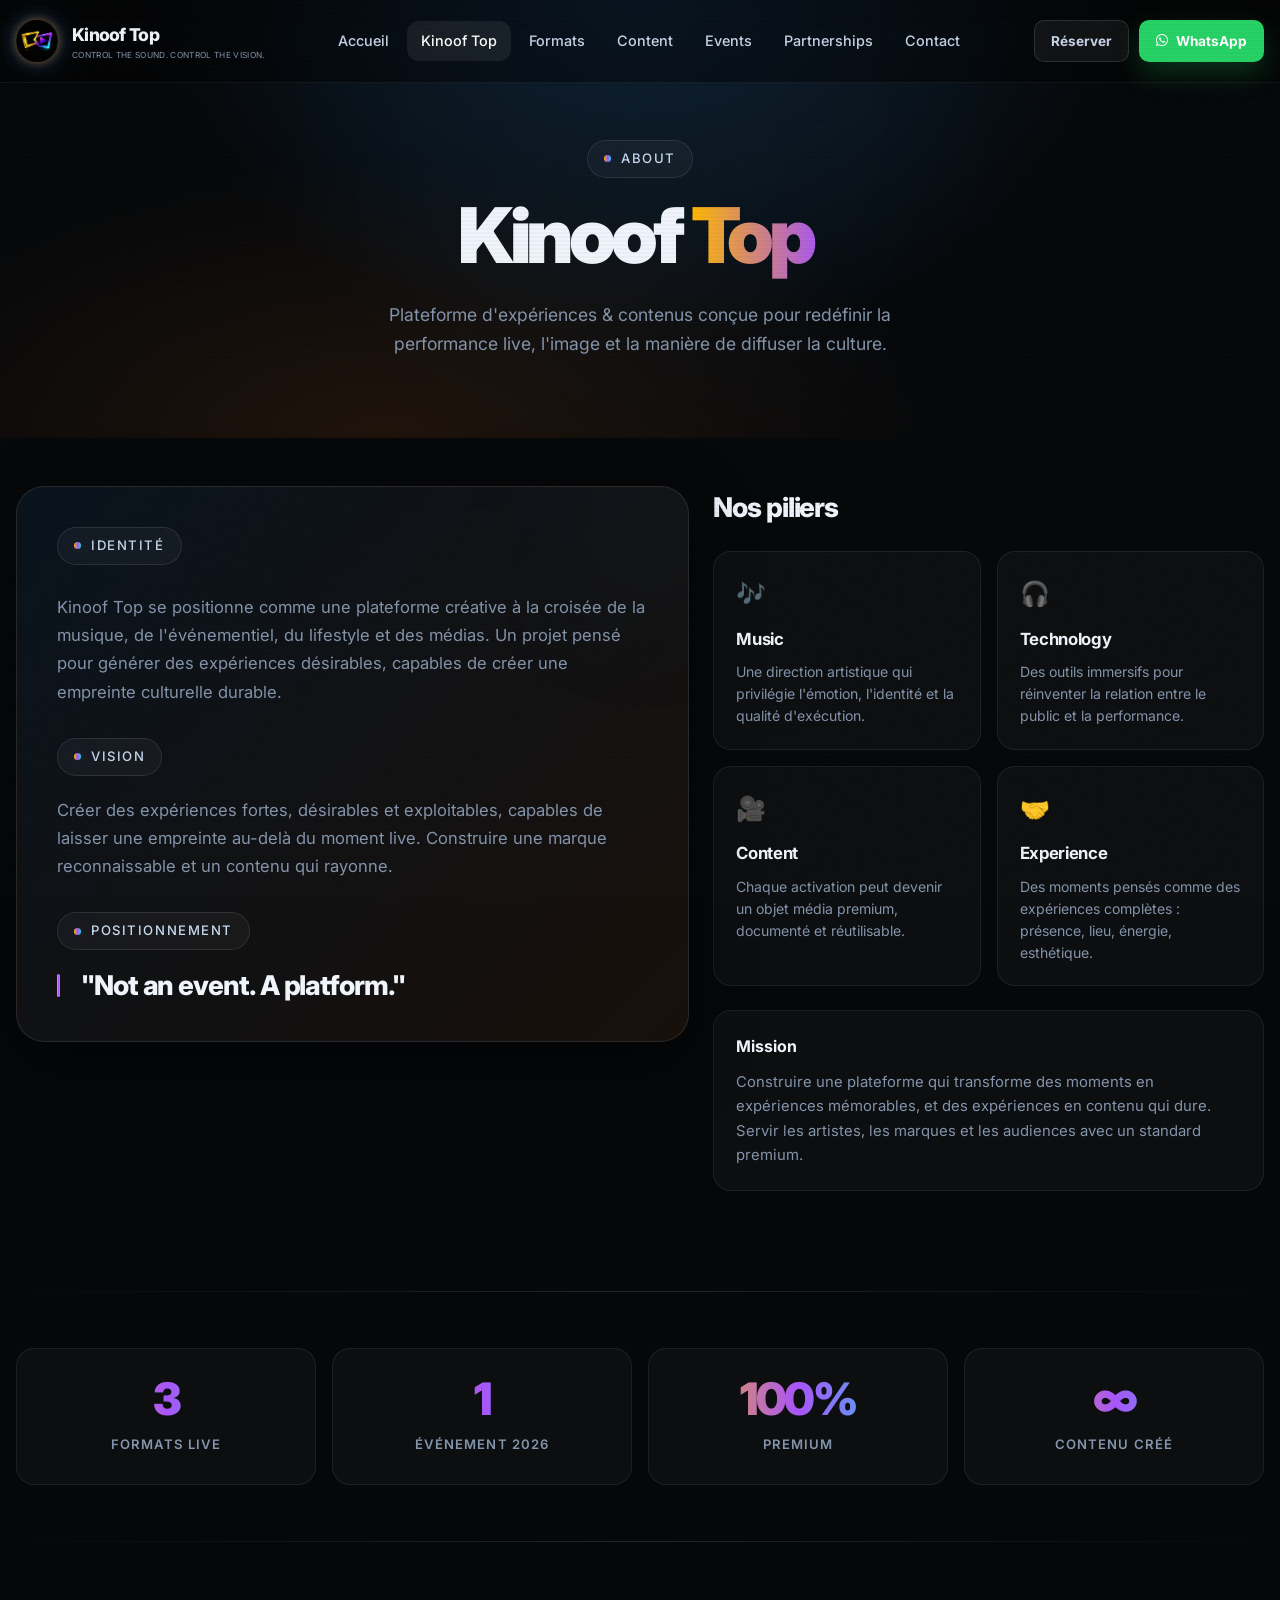
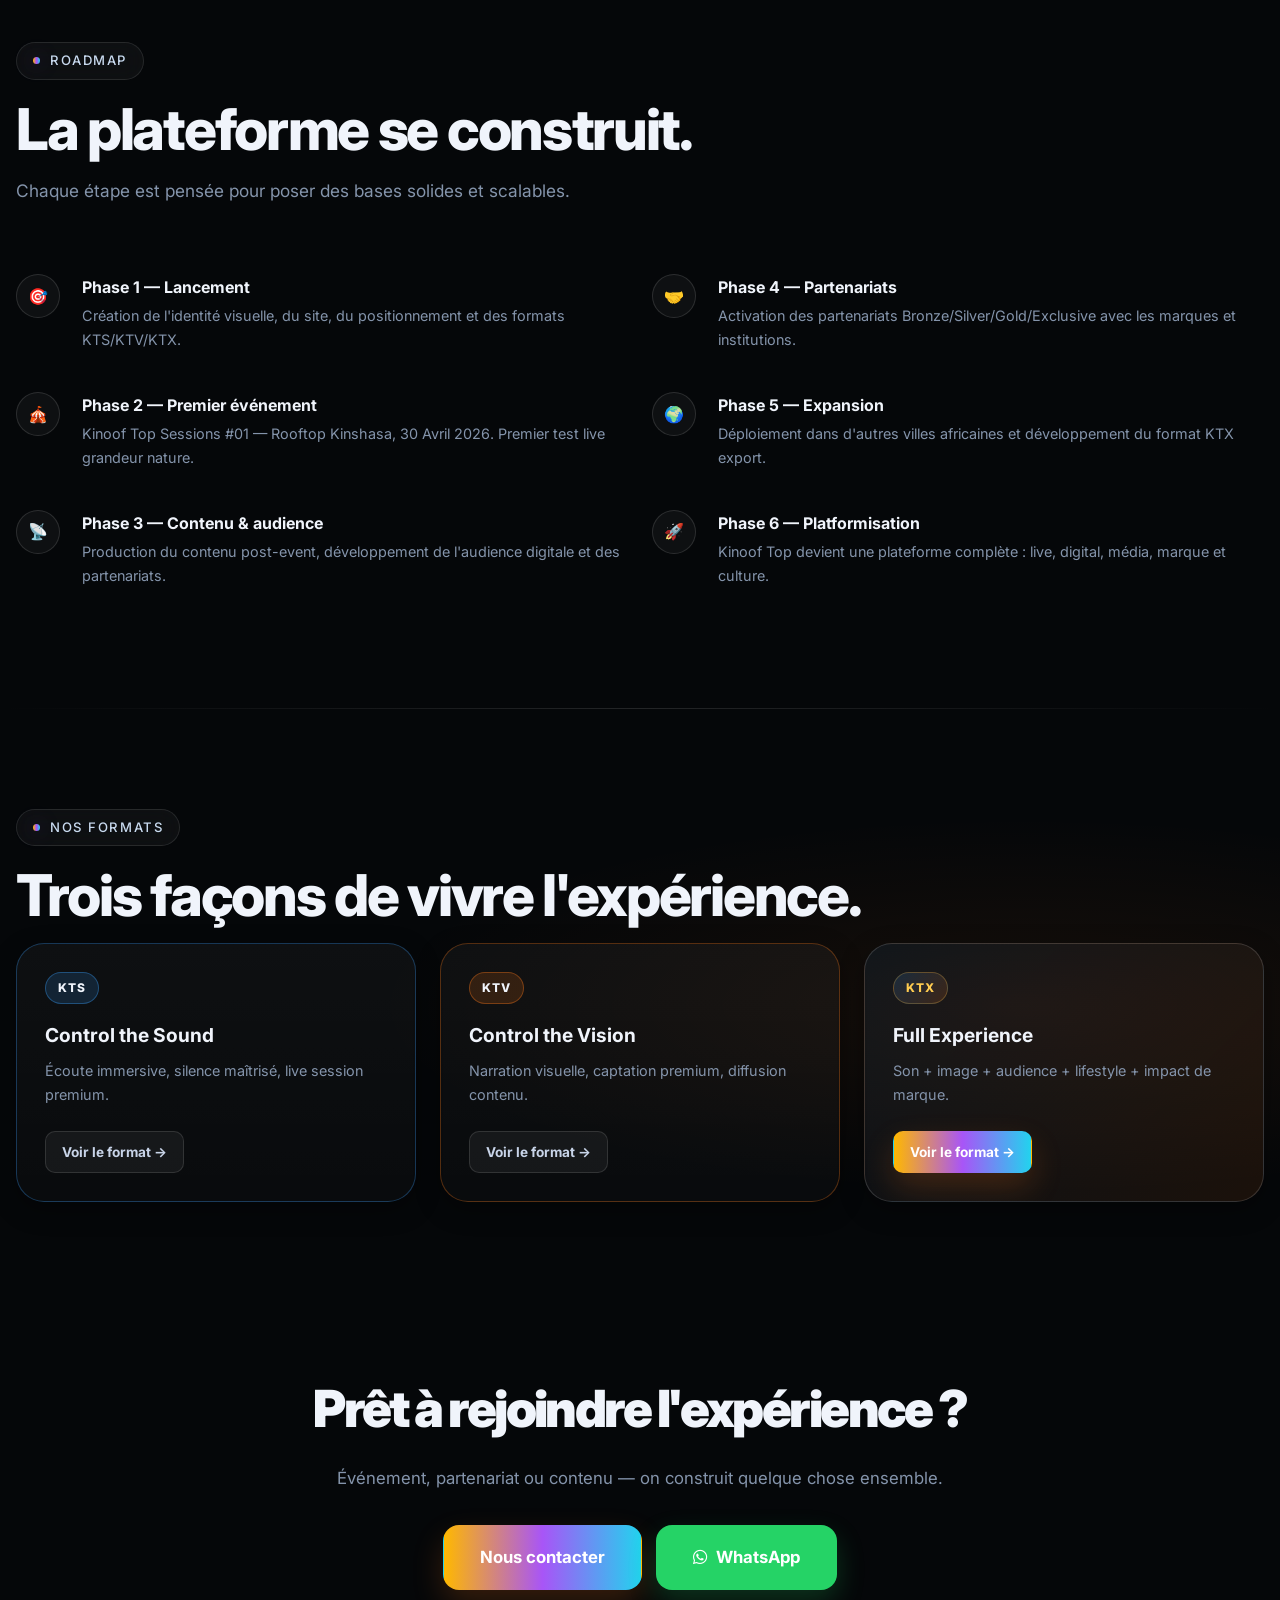
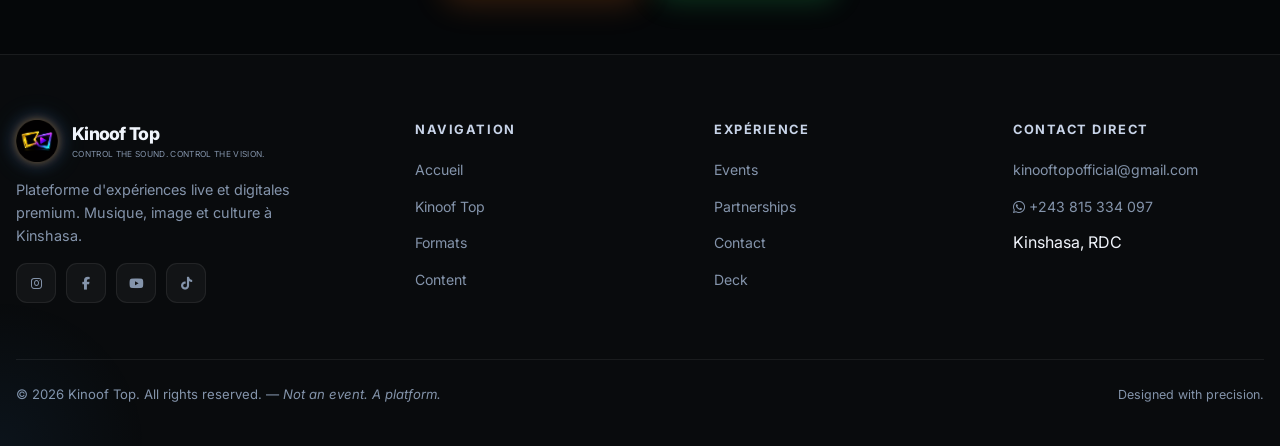
==== about.html @ 15afb2cd "Update about.html" ====
<!DOCTYPE html>
<html lang="fr">
<head>
  <meta charset="UTF-8" />
  <meta name="viewport" content="width=device-width, initial-scale=1.0" />
  <title>Kinoof Top — Qui sommes-nous ? La plateforme.</title>
  <meta name="description" content="Kinoof Top est une plateforme d'expériences live et digitales premium. Identité, vision, mission et piliers du projet." />
  <meta name="robots" content="index, follow" />
  <link rel="canonical" href="https://kinooftop.com/about.html" />

  <meta property="og:type" content="website" />
  <meta property="og:url" content="https://kinooftop.com/about.html" />
  <meta property="og:title" content="Kinoof Top — La Plateforme. Not an event." />
  <meta property="og:description" content="Identité, vision, mission et piliers de Kinoof Top. Une plateforme d'expériences live premium." />
  <meta property="og:image" content="https://kinooftop.com/images/og-image.jpg" />
  <meta property="og:site_name" content="Kinoof Top" />

  <link rel="icon" href="images/favicon-new.ico?v=2">
  <link rel="shortcut icon" href="images/favicon-new.ico?v=2">
  <meta name="theme-color" content="#050709">

  <link rel="preconnect" href="https://fonts.googleapis.com">
  <link rel="preconnect" href="https://fonts.gstatic.com" crossorigin>
  <link href="https://fonts.googleapis.com/css2?family=Inter:wght@300;400;500;600;700;800;900&display=swap" rel="stylesheet">
  <link rel="stylesheet" href="https://cdn.jsdelivr.net/npm/@fortawesome/fontawesome-free@6.5.1/css/all.min.css">
  <link rel="stylesheet" href="css/style.css">
  <link rel="stylesheet" href="css/components.css">
</head>
<body>
  <div class="page-transition"></div>
  
  <!-- LOADER -->
  <div class="loader" id="loader">
    <div class="loader-logo">KINOOF TOP</div>
    <div class="loader-bar-wrap"><div class="loader-bar"></div></div>
  </div>

  <!-- NAV -->
  <header class="nav" id="nav">
    <div class="container nav-inner">
      <a href="index.html" class="brand">
        <img src="images/favicon-new.png" alt="Kinoof Logo" class="brand-mark">
        <div class="brand-text">Kinoof Top<span>Control the sound. Control the vision.</span></div>
      </a>
      <nav class="nav-links">
        <a href="index.html">Accueil</a>
        <a href="about.html" class="active">Kinoof Top</a>
        <a href="formats.html">Formats</a>
        <a href="media.html">Content</a>
        <a href="events.html">Events</a>
        <a href="partnerships.html">Partnerships</a>
        <a href="contact.html">Contact</a>
      </nav>
      <div class="nav-cta">
        <a href="events.html#reserve" class="btn btn-secondary btn-sm">Réserver</a>
        <a href="https://wa.me/243815334097" target="_blank" rel="noopener" class="btn btn-whatsapp btn-sm">
          <i class="fab fa-whatsapp"></i> WhatsApp
        </a>
      </div>
      <button class="menu-btn" id="menuBtn">☰</button>
    </div>
  </header>

  <nav class="nav-mobile" id="navMobile">
    <a href="index.html">Accueil</a>
    <a href="about.html">Kinoof Top</a>
    <a href="formats.html">Formats</a>
    <a href="media.html">Content</a>
    <a href="events.html">Events</a>
    <a href="partnerships.html">Partnerships</a>
    <a href="contact.html">Contact</a>
    <div class="nav-mobile-cta">
      <a href="events.html#reserve" class="btn btn-secondary btn-full">Réserver</a>
      <a href="https://wa.me/243815334097" target="_blank" rel="noopener" class="btn btn-whatsapp btn-full">
        <i class="fab fa-whatsapp"></i> WhatsApp direct
      </a>
    </div>
  </nav>

  <!-- PAGE HEADER -->
  <div class="page-header">
    <div class="page-header-bg"></div>
    <div class="glow-sphere glow-blue" style="width:600px;height:600px;top:-200px;left:50%;transform:translateX(-50%);opacity:.14;"></div>
    <div class="container" style="position:relative;z-index:1;">
      <span class="section-eyebrow" data-reveal>About</span>
      <h1 data-reveal data-reveal-delay="1">
        Kinoof <span class="gradient-text">Top</span>
      </h1>
      <p data-reveal data-reveal-delay="2">
        Plateforme d'expériences & contenus conçue pour redéfinir la performance live,
        l'image et la manière de diffuser la culture.
      </p>
    </div>
  </div>

  <!-- IDENTITY + VISION -->
  <section class="section" style="padding-top:48px;">
    <div class="container">

      <div style="display:grid;grid-template-columns:1.1fr .9fr;gap:24px;align-items:start;" class="responsive-2col" data-reveal>

        <!-- Quote Panel -->
        <div style="
          background: linear-gradient(135deg, rgba(58,160,255,.08), rgba(255,122,26,.08));
          border: 1px solid rgba(255,255,255,.1);
          border-radius: 28px;
          padding: 40px;
          box-shadow: var(--shadow);
          position: relative;
          overflow: hidden;
        ">
          <div class="glow-sphere glow-blue" style="width:200px;height:200px;top:-60px;right:-60px;opacity:.2;"></div>

          <span class="section-eyebrow" style="margin-bottom:28px;">Identité</span>
          <p style="color:var(--muted);font-size:1.04rem;line-height:1.7;margin-bottom:32px;">
            Kinoof Top se positionne comme une plateforme créative à la croisée de la musique, de l'événementiel,
            du lifestyle et des médias. Un projet pensé pour générer des expériences désirables, capables de
            créer une empreinte culturelle durable.
          </p>

          <span class="section-eyebrow" style="margin-bottom:20px;">Vision</span>
          <p style="color:var(--muted);font-size:1.04rem;line-height:1.7;margin-bottom:32px;">
            Créer des expériences fortes, désirables et exploitables, capables de laisser une empreinte
            au-delà du moment live. Construire une marque reconnaissable et un contenu qui rayonne.
          </p>

          <span class="section-eyebrow" style="margin-bottom:20px;">Positionnement</span>
          <blockquote>"Not an event. A platform."</blockquote>
        </div>

        <!-- Mission + Piliers -->
        <div>
          <h3 style="font-size:1.7rem;font-weight:800;letter-spacing:-.04em;margin-bottom:20px;">
            Nos piliers
          </h3>
          <div class="pillars-grid">
            <div class="pillar">
              <div class="pillar-icon">🎶</div>
              <h4>Music</h4>
              <p>Une direction artistique qui privilégie l'émotion, l'identité et la qualité d'exécution.</p>
            </div>
            <div class="pillar">
              <div class="pillar-icon">🎧</div>
              <h4>Technology</h4>
              <p>Des outils immersifs pour réinventer la relation entre le public et la performance.</p>
            </div>
            <div class="pillar">
              <div class="pillar-icon">🎥</div>
              <h4>Content</h4>
              <p>Chaque activation peut devenir un objet média premium, documenté et réutilisable.</p>
            </div>
            <div class="pillar">
              <div class="pillar-icon">🤝</div>
              <h4>Experience</h4>
              <p>Des moments pensés comme des expériences complètes : présence, lieu, énergie, esthétique.</p>
            </div>
          </div>

          <div style="margin-top:24px;padding:22px;border-radius:18px;background:rgba(255,255,255,.03);border:1px solid var(--line);">
            <h4 style="margin-bottom:10px;font-weight:700;">Mission</h4>
            <p style="color:var(--muted);font-size:.93rem;line-height:1.65;">
              Construire une plateforme qui transforme des moments en expériences mémorables, et des expériences
              en contenu qui dure. Servir les artistes, les marques et les audiences avec un standard premium.
            </p>
          </div>
        </div>

      </div>
    </div>
  </section>

  <div class="divider"></div>

  <!-- STATS -->
  <section class="section" style="padding:56px 0;">
    <div class="container">
      <div class="stats-row" data-reveal>
        <div class="stat-box">
          <span class="stat-number" data-counter="3" data-suffix="">3</span>
          <span class="stat-label">Formats Live</span>
        </div>
        <div class="stat-box">
          <span class="stat-number" data-counter="1" data-suffix="">1</span>
          <span class="stat-label">Événement 2026</span>
        </div>
        <div class="stat-box">
          <span class="stat-number">100%</span>
          <span class="stat-label">Premium</span>
        </div>
        <div class="stat-box">
          <span class="stat-number">∞</span>
          <span class="stat-label">Contenu créé</span>
        </div>
      </div>
    </div>
  </section>

  <div class="divider"></div>

  <!-- TIMELINE / ROADMAP -->
  <section class="section">
    <div class="container">
      <span class="section-eyebrow" data-reveal>Roadmap</span>
      <h2 class="section-title" data-reveal data-reveal-delay="1">La plateforme se construit.</h2>
      <p class="section-subtitle" data-reveal data-reveal-delay="2">
        Chaque étape est pensée pour poser des bases solides et scalables.
      </p>

      <div style="display:grid;grid-template-columns:1fr 1fr;gap:24px;" data-reveal data-reveal-delay="3">

        <div>
          <div class="timeline">
            <div class="timeline-item">
              <div class="timeline-dot">🎯</div>
              <div class="timeline-body">
                <h4>Phase 1 — Lancement</h4>
                <p>Création de l'identité visuelle, du site, du positionnement et des formats KTS/KTV/KTX.</p>
              </div>
            </div>
            <div class="timeline-item">
              <div class="timeline-dot">🎪</div>
              <div class="timeline-body">
                <h4>Phase 2 — Premier événement</h4>
                <p>Kinoof Top Sessions #01 — Rooftop Kinshasa, 30 Avril 2026. Premier test live grandeur nature.</p>
              </div>
            </div>
            <div class="timeline-item">
              <div class="timeline-dot">📡</div>
              <div class="timeline-body">
                <h4>Phase 3 — Contenu & audience</h4>
                <p>Production du contenu post-event, développement de l'audience digitale et des partenariats.</p>
              </div>
            </div>
          </div>
        </div>

        <div>
          <div class="timeline">
            <div class="timeline-item">
              <div class="timeline-dot">🤝</div>
              <div class="timeline-body">
                <h4>Phase 4 — Partenariats</h4>
                <p>Activation des partenariats Bronze/Silver/Gold/Exclusive avec les marques et institutions.</p>
              </div>
            </div>
            <div class="timeline-item">
              <div class="timeline-dot">🌍</div>
              <div class="timeline-body">
                <h4>Phase 5 — Expansion</h4>
                <p>Déploiement dans d'autres villes africaines et développement du format KTX export.</p>
              </div>
            </div>
            <div class="timeline-item">
              <div class="timeline-dot">🚀</div>
              <div class="timeline-body">
                <h4>Phase 6 — Platformisation</h4>
                <p>Kinoof Top devient une plateforme complète : live, digital, média, marque et culture.</p>
              </div>
            </div>
          </div>
        </div>

      </div>
    </div>
  </section>

  <div class="divider"></div>

  <!-- FORMATS RAPIDE -->
  <section class="section" style="background:radial-gradient(ellipse at 80% 50%, rgba(255,122,26,.07) 0%, transparent 45%);">
    <div class="container">
      <span class="section-eyebrow" data-reveal>Nos formats</span>
      <h2 class="section-title" data-reveal data-reveal-delay="1">Trois façons de vivre l'expérience.</h2>

      <div class="grid-3" data-reveal data-reveal-delay="2">
        <div class="card format-card kts">
          <div class="format-badge blue">KTS</div>
          <h3 style="font-size:1.2rem;margin-bottom:8px;">Control the Sound</h3>
          <p class="text-muted" style="font-size:.9rem;">Écoute immersive, silence maîtrisé, live session premium.</p>
          <a href="formats.html#kts" class="btn btn-secondary btn-sm mt-md">Voir le format →</a>
        </div>
        <div class="card format-card ktv">
          <div class="format-badge orange">KTV</div>
          <h3 style="font-size:1.2rem;margin-bottom:8px;">Control the Vision</h3>
          <p class="text-muted" style="font-size:.9rem;">Narration visuelle, captation premium, diffusion contenu.</p>
          <a href="formats.html#ktv" class="btn btn-secondary btn-sm mt-md">Voir le format →</a>
        </div>
        <div class="card format-card ktx">
          <div class="format-badge gold">KTX</div>
          <h3 style="font-size:1.2rem;margin-bottom:8px;">Full Experience</h3>
          <p class="text-muted" style="font-size:.9rem;">Son + image + audience + lifestyle + impact de marque.</p>
          <a href="formats.html#ktx" class="btn btn-primary btn-sm mt-md">Voir le format →</a>
        </div>
      </div>
    </div>
  </section>

  <!-- CTA -->
  <section class="section" style="padding:64px 0;">
    <div class="container" style="text-align:center;">
      <h2 style="font-size:clamp(2rem,4vw,3.5rem);font-weight:900;letter-spacing:-.05em;margin-bottom:14px;" data-reveal>
        Prêt à rejoindre l'expérience ?
      </h2>
      <p style="color:var(--muted);margin-bottom:32px;font-size:1.05rem;" data-reveal data-reveal-delay="1">
        Événement, partenariat ou contenu — on construit quelque chose ensemble.
      </p>
      <div style="display:flex;gap:14px;justify-content:center;flex-wrap:wrap;" data-reveal data-reveal-delay="2">
        <a href="contact.html" class="btn btn-primary btn-xl">Nous contacter</a>
        <a href="https://wa.me/243815334097" target="_blank" rel="noopener" class="btn btn-whatsapp btn-xl">
          <i class="fab fa-whatsapp"></i> WhatsApp
        </a>
      </div>
    </div>
  </section>

  <!-- FOOTER -->
  <footer class="footer">
    <div class="container">
      <div class="footer-grid">
        <div class="footer-brand">
          <a href="index.html" class="brand">
            <img src="images/favicon-new.png" alt="Kinoof Logo" class="brand-mark">
            <div class="brand-text">Kinoof Top<span>Control the sound. Control the vision.</span></div>
          </a>
          <p>Plateforme d'expériences live et digitales premium. Musique, image et culture à Kinshasa.</p>
          <div class="socials">
            <a href="https://www.instagram.com/kinooftopofficial" target="_blank" rel="noopener" class="social-link"><i class="fab fa-instagram"></i></a>
            <a href="https://www.facebook.com/kinooftopofficial" target="_blank" rel="noopener" class="social-link"><i class="fab fa-facebook-f"></i></a>
            <a href="https://www.youtube.com/@kinooftop" target="_blank" rel="noopener" class="social-link"><i class="fab fa-youtube"></i></a>
            <a href="https://www.tiktok.com/@kinooftop" target="_blank" rel="noopener" class="social-link"><i class="fab fa-tiktok"></i></a>
          </div>
        </div>
        <div class="footer-col">
          <h4>Navigation</h4>
          <ul>
            <li><a href="index.html">Accueil</a></li>
            <li><a href="about.html">Kinoof Top</a></li>
            <li><a href="formats.html">Formats</a></li>
            <li><a href="media.html">Content</a></li>
          </ul>
        </div>
        <div class="footer-col">
          <h4>Expérience</h4>
          <ul>
            <li><a href="events.html">Events</a></li>
            <li><a href="partnerships.html">Partnerships</a></li>
            <li><a href="contact.html">Contact</a></li>
            <li><a href="assets/kinoof-top-deck.pdf" data-deck-download>Deck</a></li>
          </ul>
        </div>
        <div class="footer-col">
          <h4>Contact direct</h4>
          <ul>
            <li><a href="mailto:kinooftopofficial@gmail.com">kinooftopofficial@gmail.com</a></li>
            <li><a href="https://wa.me/243815334097" target="_blank" rel="noopener"><i class="fab fa-whatsapp"></i> +243 815 334 097</a></li>
            <li>Kinshasa, RDC</li>
          </ul>
        </div>
      </div>
      <div class="footer-bottom">
        <p>© 2026 Kinoof Top. All rights reserved. — <em>Not an event. A platform.</em></p>
        <p style="color:var(--muted);font-size:.78rem;">Designed with precision.</p>
      </div>
    </div>
  </footer>

  <script src="js/main.js"></script>
</body>
</html>
---- css/style.css ----
/* ============================================================
   KINOOF TOP V2 — CSS PREMIUM CINÉMA
   ============================================================ */

/* ---- CUSTOM PROPERTIES ---- */
:root {
  --bg: #050709;
  --bg-soft: #090c12;
  --bg-card: #0b1018;
  --bg-card2: #0e1420;
  --text: #f0f4fb;
  --text-dim: #c8d4e8;
  --muted: #8494ab;
  --line: rgba(255,255,255,.07);
  --line-strong: rgba(255,255,255,.12);
  --space-xs: 6px;
  --space-sm: 12px;
  --space-md: 20px;
  --space-lg: 32px;
  --space-xl: 56px;
  --space-2xl: 80px;

/* Brand colours (NEW — aligned with logo) */
--gold: #FFB800;
--gold-glow: rgba(255, 184, 0, 0.35);

--purple: #A855F7;
--purple-glow: rgba(168, 85, 247, 0.35);

--cyan: #22D3EE;
--cyan-glow: rgba(34, 211, 238, 0.35);

/* Main gradient (logo style) */
--gradient: linear-gradient(90deg, #FFB800 0%, #A855F7 50%, #22D3EE 100%);

/* Reverse gradient */
--gradient-rev: linear-gradient(90deg, #22D3EE 0%, #A855F7 50%, #FFB800 100%);

  /* Spacing & shape */
  --radius: 20px;
  --radius-sm: 12px;
  --radius-lg: 28px;
  --radius-xl: 36px;
  --max: 1280px;

  /* Shadows */
  --shadow-sm: 0 8px 24px rgba(0,0,0,.35);
  --shadow: 0 20px 60px rgba(0,0,0,.5);
  --shadow-xl: 0 40px 100px rgba(0,0,0,.65);
  --shadow-blue: 0 12px 40px var(--blue-glow);
  --shadow-orange: 0 12px 40px var(--orange-glow);

  /* Motion */
  --ease: cubic-bezier(.22,1,.36,1);
  --dur: .4s;
}

/* ---- RESET ---- */
*, *::before, *::after {
  box-sizing: border-box;
  margin: 0;
  padding: 0;
}

html {
  scroll-behavior: smooth;
  font-size: 16px;
}

body {
  font-family: "Inter", -apple-system, BlinkMacSystemFont, sans-serif;
  background: var(--bg);
  color: var(--text);
  line-height: 1.65;
  overflow-x: hidden;
  -webkit-font-smoothing: antialiased;
}

img { max-width: 100%; display: block; }
a { color: inherit; text-decoration: none; }
button { font-family: inherit; }

/* ---- LAYOUT ---- */
.container {
  width: min(var(--max), calc(100% - 32px));
  margin-inline: auto;
}

.section {
  padding: 100px 0;
  position: relative;
}

/* ---- NOISE TEXTURE OVERLAY ---- */
body::before {
  content: "";
  position: fixed;
  inset: 0;
  background-image: url("data:image/svg+xml,%3Csvg xmlns='http://www.w3.org/2000/svg' width='200' height='200'%3E%3Cfilter id='noise'%3E%3CfeTurbulence type='fractalNoise' baseFrequency='0.65' numOctaves='3' stitchTiles='stitch'/%3E%3C/filter%3E%3Crect width='200' height='200' filter='url(%23noise)' opacity='0.04'/%3E%3C/svg%3E");
  pointer-events: none;
  z-index: 9999;
  opacity: .55;
}

/* ---- CINEMATIC SCAN LINES ---- */
body::after {
  content: "";
  position: fixed;
  inset: 0;
  background: repeating-linear-gradient(
    0deg,
    transparent,
    transparent 2px,
    rgba(0,0,0,.025) 2px,
    rgba(0,0,0,.025) 4px
  );
  pointer-events: none;
  z-index: 9998;
}

/* ============================================================
   TYPOGRAPHY
   ============================================================ */
.section-eyebrow {
  display: inline-flex;
  align-items: center;
  gap: 10px;
  padding: 7px 16px;
  border: 1px solid rgba(255,255,255,.1);
  border-radius: 999px;
  background: rgba(255,255,255,.04);
  backdrop-filter: blur(12px);
  color: #c8daef;
  font-size: .82rem;
  font-weight: 500;
  letter-spacing: .12em;
  text-transform: uppercase;
  margin-bottom: 20px;
}

.section-eyebrow::before {
  content: "";
  width: 7px;
  height: 7px;
  border-radius: 50%;
  background: var(--gradient);
  box-shadow: 0 0 20px rgba(168, 85, 247, 0.35);
  flex-shrink: 0;
}

.section-title {
  font-size: clamp(2.2rem, 4.5vw, 4.2rem);
  font-weight: 800;
  line-height: 1.02;
  letter-spacing: -.04em;
  margin-bottom: 18px;
}

.section-subtitle {
  font-size: 1.08rem;
  color: var(--muted);
  max-width: 680px;
  line-height: 1.7;
  margin-bottom: 48px;
}

.gradient-text {
  background: var(--gradient);
  -webkit-background-clip: text;
  background-clip: text;
  color: transparent;
  background-size: 200% auto;
  animation: gradientShift 6s linear infinite;

  /* ✅ ADD THIS */
  display: inline-block;
  padding-right: 0.12em;
   padding-bottom: 0.1em;  

  /* gradient fix */
  background-size: 200% 100%;
  background-position: left center;
}

@keyframes gradientShift {
  0% { background-position: 0% center; }
  100% { background-position: 200% center; }
}

/* ============================================================
   NAVIGATION
   ============================================================ */
.nav {
  position: fixed;
  top: 0;
  left: 0;
  width: 100%;
  z-index: 500;
  transition: background var(--dur) var(--ease), border-color var(--dur) var(--ease);
  border-bottom: 1px solid transparent;
  backdrop-filter: blur(14px);
  background: rgba(0,0,0,0.4);
  border-bottom: 1px solid rgba(255,255,255,0.06);
}

.nav.scrolled {
  background: rgba(5,7,9,.85);
  backdrop-filter: blur(24px) saturate(1.5);
  -webkit-backdrop-filter: blur(24px) saturate(1.5);
  border-bottom-color: rgba(255,255,255,.07);
}

.nav-inner {
  display: flex;
  align-items: center;
  justify-content: space-between;
  gap: 20px;
  min-height: 82px;
}

/* Brand */
.brand {
  display: flex;
  align-items: center;
  gap: 14px;
  flex-shrink: 0;
}

.brand-logo {
  height: 42px;
  width: auto;
}

.brand-mark {
  width: 42px;
  height: 42px;
  object-fit: contain;

  /* ✨ subtle glow */
  filter: drop-shadow(0 0 4px rgba(255, 184, 0, 0.35))
          drop-shadow(0 0 8px rgba(168, 85, 247, 0.25))
          drop-shadow(0 0 12px rgba(34, 211, 238, 0.2));
   
  /* ❌ remove old styling */
  background: none;
  border-radius: 0;
  box-shadow: none;
  padding: 0;

  /* optional */
  flex-shrink: 0;
}

.brand-mark:hover {
  filter: drop-shadow(0 0 6px rgba(255, 184, 0, 0.5))
          drop-shadow(0 0 10px rgba(168, 85, 247, 0.4))
          drop-shadow(0 0 14px rgba(34, 211, 238, 0.35));
  transition: 0.3s ease;
  transform: scale(1.05);
}

.brand-text {
  font-weight: 800;
  font-size: 1.1rem;
  letter-spacing: -.04em;
}

.brand-text span {
  display: block;
  font-size: .52rem;
  font-weight: 400;
  color: var(--muted);
  letter-spacing: .04em;
  text-transform: uppercase;
}

/* Nav links */
.nav-links {
  display: flex;
  align-items: center;
  gap: 4px;
}

.nav-links a {
  padding: 8px 14px;
  border-radius: var(--radius-sm);
  font-size: .9rem;
  color: var(--text-dim);
  font-weight: 500;
  transition: color var(--dur) var(--ease), background var(--dur) var(--ease);
  white-space: nowrap;
}

.nav-links a:hover,
.nav-links a.active {
  color: white;
  background: rgba(255,255,255,.07);
}

/* Nav CTA */
.nav-cta {
  display: flex;
  align-items: center;
  gap: 10px;
  flex-shrink: 0;
}

/* Hamburger */
.menu-btn {
  display: none;
  background: rgba(255,255,255,.06);
  border: 1px solid var(--line);
  color: white;
  width: 42px;
  height: 42px;
  border-radius: var(--radius-sm);
  cursor: pointer;
  font-size: 1.15rem;
  transition: background var(--dur);
}
.menu-btn:hover { background: rgba(255,255,255,.1); }

/* Mobile nav */
.nav-mobile {
  display: none;
  position: fixed;
  top: 82px;
  left: 12px;
  right: 12px;
  background: rgba(9,12,18,.97);
  border: 1px solid var(--line-strong);
  border-radius: var(--radius-lg);
  padding: 20px;
  box-shadow: var(--shadow-xl);
  backdrop-filter: blur(24px);
  z-index: 499;
  flex-direction: column;
  gap: 6px;
}

.nav-mobile.open { display: flex; }

.nav-mobile a {
  padding: 12px 16px;
  border-radius: var(--radius-sm);
  color: var(--text-dim);
  font-weight: 500;
  font-size: .95rem;
  transition: background var(--dur);
}

.nav-mobile a:hover { background: rgba(255,255,255,.06); color: white; }

.nav-mobile-cta {
  margin-top: 10px;
  padding-top: 14px;
  border-top: 1px solid var(--line);
  display: flex;
  flex-direction: column;
  gap: 10px;
}

/* ============================================================
   BUTTONS
   ============================================================ */
.btn {
  display: inline-flex;
  align-items: center;
  justify-content: center;
  gap: 8px;
  padding: 13px 22px;
  border-radius: 13px;
  font-size: .92rem;
  font-weight: 700;
  cursor: pointer;
  border: 1px solid transparent;
  transition: transform var(--dur) var(--ease), filter var(--dur), box-shadow var(--dur);
  white-space: nowrap;
}

.btn:hover { 
  transform: translateY(-3px);
  box-shadow: 0 10px 30px rgba(168, 85, 247, 0.35); 
}

.btn-primary {
  background: var(--gradient);
  color: white;
  box-shadow: 0 14px 32px rgba(255,122,26,.2);
}
.btn-primary:hover {
  filter: brightness(1.08);
  box-shadow: 0 20px 44px rgba(255,122,26,.28);
}

.btn-secondary {
  background: rgba(255,255,255,.05);
  border-color: var(--line-strong);
  color: var(--text-dim);
}
.btn-secondary:hover {
  background: rgba(255,255,255,.09);
  border-color: rgba(58,160,255,.4);
  color: white;
}

.btn-ghost {
  background: transparent;
  border-color: var(--line-strong);
  color: var(--muted);
}
.btn-ghost:hover { border-color: rgba(255,255,255,.3); color: white; }

.btn-whatsapp {
  background: #25d366;
  color: white;
  border-color: transparent;
  box-shadow: 0 12px 28px rgba(37,211,102,.22);
}
.btn-whatsapp:hover {
  filter: brightness(1.1);
  box-shadow: 0 18px 38px rgba(37,211,102,.3);
}

.btn-sm { padding: 9px 16px; font-size: .85rem; border-radius: 10px; }
.btn-lg { padding: 16px 28px; font-size: 1rem; border-radius: 15px; }
.btn-xl { padding: 18px 36px; font-size: 1.05rem; border-radius: 16px; }
.btn-full { width: 100%; justify-content: center; }

/* ============================================================
   CARDS & PANELS
   ============================================================ */
.card {
  background: linear-gradient(180deg, rgba(255,255,255,.04) 0%, rgba(255,255,255,.02) 100%);
  border: 1px solid var(--line);
  border-radius: var(--radius-lg);
  padding: 28px;
  position: relative;
  overflow: hidden;
  box-shadow: var(--shadow-sm);
  transition: transform var(--dur) var(--ease), border-color var(--dur), box-shadow var(--dur);
}

.card::after {
  content: "";
  position: absolute;
  inset: 0;
  border-radius: inherit;
  background: radial-gradient(600px circle at var(--mouse-x,50%) var(--mouse-y,50%), rgba(58,160,255,.08), transparent 40%);
  opacity: 0;
  transition: opacity var(--dur);
  pointer-events: none;
}

.card:hover {
  transform: translateY(-5px);
  border-color: var(--line-strong);
  box-shadow: var(--shadow);
}
.card:hover::after { opacity: 1; }

.card-glow-blue::before {
  content: "";
  position: absolute;
  top: -40px;
  right: -40px;
  width: 180px;
  height: 180px;
  border-radius: 50%;
  background: radial-gradient(circle, var(--blue-glow), transparent 70%);
  pointer-events: none;
}

.card-glow-orange::before {
  content: "";
  position: absolute;
  bottom: -40px;
  left: -40px;
  width: 180px;
  height: 180px;
  border-radius: 50%;
  background: radial-gradient(circle, var(--orange-glow), transparent 70%);
  pointer-events: none;
}

.card-icon {
  width: 56px;
  height: 56px;
  border-radius: 16px;
  display: grid;
  place-items: center;
  font-size: 1.5rem;
  margin-bottom: 20px;
  background: rgba(255,255,255,.06);
  border: 1px solid var(--line);
  box-shadow: 0 4px 16px rgba(0,0,0,.3);
}

/* ============================================================
   TAGS / BADGES
   ============================================================ */
.tag {
  display: inline-flex;
  align-items: center;
  padding: 6px 12px;
  border-radius: 999px;
  border: 1px solid var(--line);
  background: rgba(255,255,255,.04);
  color: #c8d8ee;
  font-size: .8rem;
  font-weight: 500;
  margin-right: 6px;
  margin-bottom: 6px;
}

.badge {
  display: inline-flex;
  align-items: center;
  gap: 6px;
  padding: 5px 10px;
  border-radius: 999px;
  font-size: .75rem;
  font-weight: 700;
  letter-spacing: .04em;
  text-transform: uppercase;
}

.badge-live {
  background: rgba(255,80,80,.15);
  border: 1px solid rgba(255,80,80,.3);
  color: #ff6565;
}
.badge-live::before {
  content: "";
  width: 6px;
  height: 6px;
  border-radius: 50%;
  background: #ff6565;
  animation: blink 1.2s ease-in-out infinite;
}

@keyframes blink {
  0%, 100% { opacity: 1; }
  50% { opacity: 0.2; }
}

/* ============================================================
   GLOW DECORATIONS
   ============================================================ */
.glow-sphere {
  position: absolute;
  border-radius: 50%;
  filter: blur(80px);
  pointer-events: none;
  z-index: 0;
}

.glow-blue { background: rgba(58,160,255,.2); }
.glow-orange { background: rgba(255,122,26,.16); }

/* ============================================================
   HERO
   ============================================================ */
.hero {
  min-height: 100vh;
  display: flex;
  align-items: center;
  position: relative;
  overflow: visible;
  padding-top: 82px;
}

.hero-bg {
  position: absolute;
  inset: 0;
  z-index: 0;
}

.hero-bg-img {
  position: absolute;
  inset: 0;
  width: 100%;
  height: 100%;
  object-fit: cover;
  opacity: .22;
  filter: contrast(1.1) saturate(1.15) blur(1px);
}

.hero-bg-gradient {
  position: absolute;
  inset: 0;
  background:
    linear-gradient(180deg, rgba(5,7,9,.4) 0%, rgba(5,7,9,.88) 100%),
    radial-gradient(ellipse at 25% 20%, rgba(58,160,255,.18) 0%, transparent 40%),
    radial-gradient(ellipse at 75% 25%, rgba(255,122,26,.15) 0%, transparent 38%);
}

/* Film grain overlay on hero */
.hero-grain {
  position: absolute;
  inset: 0;
  opacity: .10;
  background-image: url("data:image/svg+xml,%3Csvg viewBox='0 0 512 512' xmlns='http://www.w3.org/2000/svg'%3E%3Cfilter id='noise'%3E%3CfeTurbulence type='fractalNoise' baseFrequency='0.9' numOctaves='4' stitchTiles='stitch'/%3E%3C/filter%3E%3Crect width='100%25' height='100%25' filter='url(%23noise)'/%3E%3C/svg%3E");
}

.hero-content {
  position: relative;
  z-index: 2;
  max-width: 900px;
  gap: var(--space-lg);
}

.hero-tag {
  display: inline-flex;
  align-items: center;
  gap: 10px;
  padding: 8px 18px;
  border: 1px solid rgba(255,255,255,.12);
  border-radius: 999px;
  background: rgba(255,255,255,.04);
  backdrop-filter: blur(16px);
  color: #c8daef;
  font-size: .82rem;
  font-weight: 500;
  letter-spacing: .1em;
  text-transform: uppercase;
  margin-bottom: 28px;
}

.hero-tag::before {
  content: "";
  width: 8px;
  height: 8px;
  border-radius: 50%;
  background: var(--gradient);
  box-shadow: 0 0 20px var(--blue-glow);
}

.hero h1 {
  font-size: clamp(3.4rem, 8vw, 7.5rem);
  line-height: .92;
  font-weight: 900;
  letter-spacing: -.06em;
  margin-bottom: 24px;
}

.hero-desc {
  font-size: 1.18rem;
  color: var(--text-dim);
  max-width: 680px;
  line-height: 1.7;
  margin-bottom: var(--space-lg);
   
}

.hero-actions {
  display: flex;
  flex-wrap: wrap;
  gap: 14px;
  margin-bottom: var(--space-xl);
}

/* Hero Stats */
.hero-stats {
  display: grid;
  grid-template-columns: repeat(3, 1fr);
  gap: 16px;
  max-width: 780px;
}

.hero-stat {
  background: rgba(255,255,255,.04);
  border: 1px solid var(--line);
  border-radius: 18px;
  padding: 20px;
  backdrop-filter: blur(14px);
  transition: all 0.3s ease;
}

.hero-stat:hover {
  border-color: rgba(58,160,255,.3);
  transform: translateY(-6px) scale(1.02);
}

.hero-stat h3 {
  font-size: 1.65rem;
  font-weight: 800;
  letter-spacing: -.04em;
  margin-bottom: 6px;
  background: var(--gradient);
  -webkit-background-clip: text;
  background-clip: text;
  color: transparent;
}

.hero-stat p {
  font-size: .9rem;
  color: var(--muted);
  line-height: 1.5;
}

/* Scroll cue */
.scroll-cue {
  position: absolute;
  bottom: 36px;
  left: 50%;
  transform: translateX(-50%);
  z-index: 2;
  display: flex;
  flex-direction: column;
  align-items: center;
  gap: 10px;
  opacity: .55;
  animation: float 2.5s ease-in-out infinite;
}

.scroll-cue span {
  font-size: .75rem;
  letter-spacing: .15em;
  text-transform: uppercase;
  color: var(--muted);
}

.scroll-cue-line {
  width: 1px;
  height: 42px;
  background: linear-gradient(to bottom, var(--blue), transparent);
}

@keyframes float {
  0%, 100% { transform: translateX(-50%) translateY(0); }
  50% { transform: translateX(-50%) translateY(8px); }
}

/* ============================================================
   SECTION DIVIDER
   ============================================================ */
.divider {
  width: 100%;
  height: 1px;
  background: linear-gradient(90deg, transparent, var(--line-strong), transparent);
}

/* ============================================================
   CONCEPT SECTION
   ============================================================ */
.concept-grid {
  display: grid;
  grid-template-columns: 1.25fr .75fr;
  gap: 24px;
  align-items: start;
}

.highlight-panel {
  background: linear-gradient(135deg, rgba(58,160,255,.08) 0%, rgba(255,122,26,.07) 100%);
  border: 1px solid var(--line-strong);
  border-radius: var(--radius-xl);
  padding: 40px;
  box-shadow: var(--shadow);
  position: relative;
  overflow: hidden;
}

.highlight-panel::before {
  content: "";
  position: absolute;
  top: -60px;
  right: -60px;
  width: 220px;
  height: 220px;
  border-radius: 50%;
  background: radial-gradient(circle, rgba(58,160,255,.2), transparent 70%);
}

.highlight-panel h3 {
  font-size: 1.9rem;
  font-weight: 800;
  line-height: 1.1;
  letter-spacing: -.04em;
  margin-bottom: 18px;
}

.highlight-panel p {
  color: var(--muted);
  font-size: 1.04rem;
  line-height: 1.7;
  margin-bottom: 28px;
}

.mini-points {
  display: grid;
  gap: 16px;
}

.mini-point {
  padding: 18px 20px;
  border-radius: 16px;
  background: rgba(255,255,255,.04);
  border: 1px solid var(--line);
  transition: border-color var(--dur), transform var(--dur);
}

.mini-point:hover {
  border-color: rgba(58,160,255,.25);
  transform: translateX(4px);
}

.mini-point strong {
  display: flex;
  align-items: center;
  gap: 8px;
  margin-bottom: 5px;
  font-size: .95rem;
  color: white;
}

.mini-point span {
  color: var(--muted);
  font-size: .9rem;
  line-height: 1.5;
}

/* ============================================================
   FORMAT CARDS
   ============================================================ */
.format-card {
  position: relative;
  overflow: hidden;
}

.format-card.kts {
  border-color: rgba(58,160,255,.3);
}

.format-card.ktv {
  border-color: rgba(255,122,26,.3);
}

.format-card.ktx {
  background: linear-gradient(135deg, rgba(58,160,255,.07) 0%, rgba(255,122,26,.09) 100%);
  border-color: rgba(255,255,255,.15);
}

.format-badge {
  display: inline-flex;
  align-items: center;
  padding: 5px 12px;
  border-radius: 999px;
  font-size: .75rem;
  font-weight: 800;
  letter-spacing: .08em;
  text-transform: uppercase;
  margin-bottom: 16px;
}

.format-badge.blue {
  background: rgba(58,160,255,.15);
  border: 1px solid rgba(58,160,255,.35);
  color: var(--blue);
}

.format-badge.orange {
  background: rgba(255,122,26,.15);
  border: 1px solid rgba(255,122,26,.35);
  color: var(--orange);
}

.format-badge.gold {
  background: linear-gradient(130deg, rgba(58,160,255,.15), rgba(255,122,26,.15));
  border: 1px solid rgba(255,200,80,.25);
  color: #ffcc50;
}

/* ============================================================
   MEDIA GRID
   ============================================================ */
.media-grid {
  display: grid;
  gap: 20px;
}

.media-grid-3 { grid-template-columns: repeat(3, 1fr); }
.media-grid-2 { grid-template-columns: repeat(2, 1fr); }

.media-card {
  position: relative;
  border-radius: var(--radius-lg);
  overflow: hidden;
  border: 1px solid var(--line);
  background: var(--bg-card);
  box-shadow: var(--shadow);
  aspect-ratio: 16/10;
}

.media-card img {
  width: 100%;
  height: 100%;
  object-fit: cover;
  opacity: .7;
  transition: transform .5s var(--ease), opacity .3s;
}

.media-card:hover img {
  transform: scale(1.06);
  opacity: .88;
}

.media-overlay {
  position: absolute;
  inset: 0;
  display: flex;
  flex-direction: column;
  justify-content: flex-end;
  padding: 22px;
  background: linear-gradient(180deg, transparent 25%, rgba(5,7,9,.85) 100%);
}

.media-overlay strong {
  display: block;
  font-size: 1rem;
  font-weight: 700;
  margin-bottom: 4px;
}

.media-overlay span {
  font-size: .83rem;
  color: var(--muted);
}

.play-btn {
  position: absolute;
  top: 50%;
  left: 50%;
  transform: translate(-50%, -50%) scale(0.8);
  width: 56px;
  height: 56px;
  border-radius: 50%;
  display: grid;
  place-items: center;
  background: rgba(255,255,255,.15);
  border: 1px solid rgba(255,255,255,.25);
  backdrop-filter: blur(12px);
  font-size: 1.2rem;
  opacity: 0;
  transition: opacity .3s, transform .3s var(--ease);
  color: white;
}

.media-card:hover .play-btn {
  opacity: 1;
  transform: translate(-50%, -50%) scale(1);
}

/* ============================================================
   EVENT CARD
   ============================================================ */
.event-card {
  display: grid;
  grid-template-columns: 1fr .85fr;
  border-radius: var(--radius-xl);
  overflow: hidden;
  border: 1px solid var(--line-strong);
  background: linear-gradient(135deg, rgba(255,122,26,.06) 0%, rgba(58,160,255,.07) 100%);
  box-shadow: var(--shadow-xl);
  position: relative;
}

.event-media {
  position: relative;
  min-height: 400px;
  overflow: hidden;
}

.event-media img {
  width: 100%;
  height: 100%;
  object-fit: cover;
  opacity: .7;
  transition: transform .6s var(--ease);
}

.event-card:hover .event-media img { transform: scale(1.04); }

.event-media-overlay {
  position: absolute;
  inset: 0;
  background: linear-gradient(90deg, transparent, rgba(5,7,9,.6));
}

.event-content {
  padding: 42px;
  display: flex;
  flex-direction: column;
  justify-content: center;
}

.event-content h3 {
  font-size: 2.2rem;
  font-weight: 800;
  line-height: 1.1;
  letter-spacing: -.04em;
  margin-bottom: 14px;
}

.event-meta {
  display: grid;
  gap: 12px;
  margin: 20px 0 28px;
}

.event-meta-item {
  display: flex;
  align-items: center;
  gap: 12px;
  font-size: .95rem;
  color: var(--text-dim);
}

.event-meta-icon {
  width: 36px;
  height: 36px;
  border-radius: 10px;
  display: grid;
  place-items: center;
  background: rgba(255,255,255,.06);
  border: 1px solid var(--line);
  font-size: 1rem;
  flex-shrink: 0;
}

/* ============================================================
   COUNTDOWN
   ============================================================ */
.countdown {
  display: grid;
  grid-template-columns: repeat(4, 1fr);
  gap: 14px;
}

.time-box {
  text-align: center;
  padding: 20px 14px;
  border-radius: 16px;
  background: rgba(255,255,255,.03);
  border: 1px solid var(--line);
}

.time-box .number {
  display: block;
  font-size: 2.4rem;
  font-weight: 900;
  letter-spacing: -.06em;
  line-height: 1;
  background: var(--gradient);
  -webkit-background-clip: text;
  background-clip: text;
  color: transparent;
  margin-bottom: 8px;
}

.time-box .label {
  display: block;
  font-size: .75rem;
  font-weight: 600;
  letter-spacing: .1em;
  text-transform: uppercase;
  color: var(--muted);
}

/* ============================================================
   FORM ELEMENTS
   ============================================================ */
.form-group {
  display: flex;
  flex-direction: column;
  gap: 6px;
}

.form-label {
  font-size: .82rem;
  font-weight: 600;
  color: var(--text-dim);
  letter-spacing: .04em;
}

.input, .textarea, .select {
  width: 100%;
  background: rgba(255,255,255,.04);
  border: 1px solid rgba(255,255,255,.1);
  color: white;
  padding: 14px 16px;
  border-radius: 13px;
  outline: none;
  font-family: inherit;
  font-size: .95rem;
  transition: border-color var(--dur), box-shadow var(--dur), background var(--dur);
}

.input::placeholder, .textarea::placeholder {
  color: var(--muted);
}

.input:focus, .textarea:focus, .select:focus {
  border-color: rgba(58,160,255,.55);
  box-shadow: 0 0 0 4px rgba(58,160,255,.12);
  background: rgba(255,255,255,.06);
}

.textarea { resize: vertical; min-height: 120px; }

.select {
  appearance: none;
  background-image: url("data:image/svg+xml,%3Csvg xmlns='http://www.w3.org/2000/svg' width='12' height='8' fill='none'%3E%3Cpath d='M1 1l5 5 5-5' stroke='%238494ab' stroke-width='1.5' stroke-linecap='round'/%3E%3C/svg%3E");
  background-repeat: no-repeat;
  background-position: right 14px center;
  padding-right: 40px;
  cursor: pointer;
}

.select option { background: #0b1018; color: white; }

.form-grid {
  display: grid;
  gap: 16px;
}

.form-grid-2 { grid-template-columns: 1fr 1fr; }

/* ============================================================
   PARTNERS
   ============================================================ */
.partners-grid {
  display: grid;
  grid-template-columns: repeat(5, 1fr);
  gap: 16px;
}

.partner-item {
  height: 86px;
  border-radius: 16px;
  display: grid;
  place-items: center;
  background: rgba(255,255,255,.03);
  border: 1px solid var(--line);
  color: var(--text-dim);
  font-weight: 700;
  font-size: .82rem;
  letter-spacing: .08em;
  text-transform: uppercase;
  transition: background var(--dur), border-color var(--dur);
  padding: 10px;
}

.partner-item:hover {
  background: rgba(255,255,255,.06);
  border-color: rgba(255,255,255,.15);
}

.partner-item img {
  max-height: 34px;
  width: auto;
  filter: brightness(0) invert(1);
  opacity: .55;
  transition: opacity var(--dur);
}

.partner-item:hover img { opacity: .85; }

/* ============================================================
   PACK CARDS (PARTNERSHIPS PAGE)
   ============================================================ */
.pack-grid {
  display: grid;
  grid-template-columns: repeat(4, 1fr);
  gap: 18px;
  align-items: start;
}

.pack {
  border-radius: var(--radius-lg);
  padding: 28px;
  border: 1px solid var(--line);
  background: var(--bg-card);
  box-shadow: var(--shadow-sm);
  position: relative;
  overflow: hidden;
  transition: transform var(--dur), box-shadow var(--dur);
}

.pack:hover { transform: translateY(-5px); box-shadow: var(--shadow); }

.pack.featured {
  background: linear-gradient(135deg, rgba(58,160,255,.08) 0%, rgba(255,122,26,.09) 100%);
  border-color: rgba(255,200,80,.2);
  transform: translateY(-8px);
  box-shadow: var(--shadow);
}

.pack.featured:hover { transform: translateY(-13px); }

.pack-featured-label {
  display: inline-flex;
  align-items: center;
  gap: 6px;
  padding: 5px 12px;
  border-radius: 999px;
  background: linear-gradient(130deg, rgba(58,160,255,.2), rgba(255,122,26,.2));
  border: 1px solid rgba(255,200,80,.25);
  color: #ffcc50;
  font-size: .72rem;
  font-weight: 800;
  letter-spacing: .1em;
  text-transform: uppercase;
  margin-bottom: 14px;
}

.pack h3 {
  font-size: 1.4rem;
  font-weight: 800;
  letter-spacing: -.03em;
  margin-bottom: 10px;
}

.pack > p {
  color: var(--muted);
  font-size: .9rem;
  line-height: 1.5;
  margin-bottom: 20px;
}

.pack-features {
  list-style: none;
  display: grid;
  gap: 10px;
  margin-bottom: 24px;
}

.pack-features li {
  display: flex;
  align-items: center;
  gap: 10px;
  font-size: .9rem;
  color: var(--text-dim);
}

.pack-features li::before {
  content: "";
  width: 18px;
  height: 18px;
  border-radius: 50%;
  background: rgba(58,160,255,.15);
  border: 1px solid rgba(58,160,255,.3);
  flex-shrink: 0;
  background-image: url("data:image/svg+xml,%3Csvg xmlns='http://www.w3.org/2000/svg' width='10' height='8' fill='none'%3E%3Cpath d='M1 4l3 3 5-6' stroke='%233aa0ff' stroke-width='1.5' stroke-linecap='round' stroke-linejoin='round'/%3E%3C/svg%3E");
  background-repeat: no-repeat;
  background-position: center;
}

/* ============================================================
   ABOUT / PILLARS
   ============================================================ */
.pillars-grid {
  display: grid;
  grid-template-columns: repeat(2, 1fr);
  gap: 16px;
}

.pillar {
  padding: 22px;
  border-radius: 18px;
  background: rgba(255,255,255,.03);
  border: 1px solid var(--line);
  transition: border-color var(--dur), transform var(--dur);
}

.pillar:hover {
  border-color: rgba(58,160,255,.25);
  transform: translateY(-3px);
}

.pillar-icon {
  font-size: 1.5rem;
  margin-bottom: 12px;
}

.pillar h4 {
  font-size: 1.05rem;
  font-weight: 700;
  margin-bottom: 8px;
  letter-spacing: -.02em;
}

.pillar p {
  font-size: .88rem;
  color: var(--muted);
  line-height: 1.55;
}

/* ============================================================
   CONTACT INFO
   ============================================================ */
.contact-item {
  padding: 20px 22px;
  border-radius: 16px;
  background: rgba(255,255,255,.03);
  border: 1px solid var(--line);
  transition: border-color var(--dur), transform var(--dur);
}

.contact-item:hover {
  border-color: rgba(58,160,255,.25);
  transform: translateX(4px);
}

.contact-item small {
  display: block;
  font-size: .72rem;
  font-weight: 700;
  letter-spacing: .1em;
  text-transform: uppercase;
  color: var(--muted);
  margin-bottom: 7px;
}

.contact-item strong {
  font-size: 1rem;
  color: white;
}

.contact-item a {
  color: var(--blue);
  transition: color var(--dur);
}

.contact-item a:hover { color: white; }

/* ============================================================
   QUOTE / BLOCKQUOTE
   ============================================================ */
blockquote {
  font-size: 1.7rem;
  font-weight: 800;
  line-height: 1.15;
  letter-spacing: -.04em;
  position: relative;
  padding-left: 24px;
}

blockquote::before {
  content: "";
  position: absolute;
  left: 0;
  top: 4px;
  bottom: 4px;
  width: 3px;
  border-radius: 3px;
  background: var(--gradient);
}

/* ============================================================
   FOOTER
   ============================================================ */
.footer {
  padding: 64px 0 40px;
  border-top: 1px solid var(--line);
  background: rgba(255,255,255,.015);
  position: relative;
}

.footer-grid {
  display: grid;
  grid-template-columns: 1.4fr 1fr 1fr 1fr;
  gap: 48px;
  margin-bottom: 56px;
}

.footer-brand {
  display: flex;
  flex-direction: column;
  gap: 16px;
}

.footer-brand p {
  font-size: .9rem;
  color: var(--muted);
  line-height: 1.6;
  max-width: 280px;
}

.footer-col h4 {
  font-size: .8rem;
  font-weight: 700;
  letter-spacing: .12em;
  text-transform: uppercase;
  color: var(--text-dim);
  margin-bottom: 16px;
}

.footer-col ul {
  list-style: none;
  display: grid;
  gap: 10px;
}

.footer-col ul a {
  font-size: .88rem;
  color: var(--muted);
  transition: color var(--dur);
}

.footer-col ul a:hover { color: white; }

.footer-bottom {
  display: flex;
  align-items: center;
  justify-content: space-between;
  gap: 20px;
  padding-top: 24px;
  border-top: 1px solid var(--line);
  flex-wrap: wrap;
}

.footer-bottom p {
  font-size: .82rem;
  color: var(--muted);
}

/* Socials */
.socials {
  display: flex;
  gap: 10px;
}

.social-link {
  width: 40px;
  height: 40px;
  border-radius: 11px;
  display: grid;
  place-items: center;
  background: rgba(255,255,255,.04);
  border: 1px solid var(--line);
  font-size: .8rem;
  font-weight: 700;
  color: var(--muted);
  transition: background var(--dur), border-color var(--dur), color var(--dur);
}

.social-link:hover {
  background: rgba(58,160,255,.12);
  border-color: rgba(58,160,255,.35);
  color: white;
}

/* ============================================================
   NOTIFICATION TOAST
   ============================================================ */
.toast {
  position: fixed;
  bottom: 28px;
  right: 28px;
  z-index: 9000;
  display: flex;
  align-items: center;
  gap: 14px;
  padding: 16px 22px;
  border-radius: 16px;
  background: rgba(9,12,18,.97);
  border: 1px solid var(--line-strong);
  box-shadow: var(--shadow-xl);
  backdrop-filter: blur(20px);
  transform: translateY(120%);
  opacity: 0;
  transition: transform .4s var(--ease), opacity .4s;
  max-width: 380px;
}

.toast.show {
  transform: translateY(0);
  opacity: 1;
}

.toast-icon {
  width: 36px;
  height: 36px;
  border-radius: 10px;
  display: grid;
  place-items: center;
  font-size: 1rem;
  flex-shrink: 0;
}

.toast-success .toast-icon { background: rgba(37,211,102,.15); border: 1px solid rgba(37,211,102,.3); }
.toast-error .toast-icon { background: rgba(255,80,80,.15); border: 1px solid rgba(255,80,80,.3); }

.toast-text p { font-size: .88rem; }
.toast-text span { font-size: .8rem; color: var(--muted); }

/* ============================================================
   PAGE HEADER (for sub-pages)
   ============================================================ */
.page-header {
  padding: 140px 0 80px;
  position: relative;
  overflow: hidden;
  text-align: center;
}

.page-header-bg {
  position: absolute;
  inset: 0;
  background:
    radial-gradient(ellipse at 50% 0%, rgba(58,160,255,.15) 0%, transparent 55%),
    radial-gradient(ellipse at 30% 100%, rgba(255,122,26,.1) 0%, transparent 45%);
}

.page-header h1 {
  font-size: clamp(3rem, 6vw, 5.5rem);
  font-weight: 900;
  letter-spacing: -.06em;
  line-height: 1;
  margin-bottom: 18px;
}

.page-header p {
  font-size: 1.1rem;
  color: var(--muted);
  max-width: 600px;
  margin-inline: auto;
}

/* ============================================================
   LOADING SCREEN
   ============================================================ */
.loader {
  position: fixed;
  inset: 0;
  z-index: 10000;
  background: var(--bg);
  display: flex;
  flex-direction: column;
  align-items: center;
  justify-content: center;
  gap: 24px;
  transition: opacity .6s var(--ease), visibility .6s;
}

.loader.hidden {
  opacity: 0;
  visibility: hidden;
  pointer-events: none;
}

.loader-logo {
  font-size: 2rem;
  font-weight: 900;
  letter-spacing: -.06em;
  background: var(--gradient);
  -webkit-background-clip: text;
  background-clip: text;
  color: transparent;

  /* ✅ ADD THIS */
  display: inline-block;
  padding-right: 0.12em;
}

.loader-bar-wrap {
  width: 180px;
  height: 2px;
  background: rgba(255,255,255,.08);
  border-radius: 2px;
  overflow: hidden;
}

.loader-bar {
  height: 100%;
  background: var(--gradient);
  border-radius: 2px;
  width: 0;
  animation: load 1.4s var(--ease) forwards;
}

@keyframes load {
  to { width: 100%; }
}

/* ============================================================
   UTILITIES
   ============================================================ */
.grid-2 { display: grid; grid-template-columns: repeat(2, 1fr); gap: 24px; }
.grid-3 { display: grid; grid-template-columns: repeat(3, 1fr); gap: 24px; }
.grid-4 { display: grid; grid-template-columns: repeat(4, 1fr); gap: 20px; }
.flex { display: flex; }
.flex-wrap { flex-wrap: wrap; }
.gap-sm { gap: 10px; }
.gap-md { gap: 16px; }
.gap-lg { gap: 24px; }
.items-center { align-items: center; }
.justify-between { justify-content: space-between; }
.mt-sm { margin-top: 12px; }
.mt-md { margin-top: 24px; }
.mt-lg { margin-top: 40px; }
.mb-sm { margin-bottom: 12px; }
.mb-md { margin-bottom: 24px; }
.mb-lg { margin-bottom: 40px; }
.text-muted { color: var(--muted); }
.text-center { text-align: center; }
.font-bold { font-weight: 700; }
.font-black { font-weight: 900; }
.relative { position: relative; }
.overflow-hidden { overflow: hidden; }

/* ============================================================
   REVEAL ANIMATIONS
   ============================================================ */
[data-reveal] {
  opacity: 0;
  transform: translateY(28px);
  transition: opacity .7s var(--ease), transform .7s var(--ease);
}

[data-reveal].revealed {
  opacity: 1;
  transform: none;
}

[data-reveal-delay="1"] { transition-delay: .1s; }
[data-reveal-delay="2"] { transition-delay: .2s; }
[data-reveal-delay="3"] { transition-delay: .3s; }
[data-reveal-delay="4"] { transition-delay: .4s; }
[data-reveal-delay="5"] { transition-delay: .5s; }

/* ============================================================
   RESPONSIVE
   ============================================================ */
@media (max-width: 1100px) {
  .grid-4, .pack-grid { grid-template-columns: repeat(2, 1fr); }
  .partners-grid { grid-template-columns: repeat(3, 1fr); }
  .footer-grid { grid-template-columns: 1fr 1fr; gap: 36px; }
  .event-card { grid-template-columns: 1fr; }
  .concept-grid { grid-template-columns: 1fr; }
}

@media (max-width: 860px) {
  .nav-links, .nav-cta .btn-secondary { display: none; }
  .menu-btn { display: grid; }

  .section { padding: 72px 0; }
  .grid-3, .media-grid-3 { grid-template-columns: repeat(2, 1fr); }
  .grid-2, .media-grid-2 { grid-template-columns: 1fr; }
  .pillars-grid { grid-template-columns: 1fr; }
  .hero-stats { grid-template-columns: 1fr; }
  .countdown { grid-template-columns: repeat(4, 1fr); gap: 8px; }
  .footer-grid { grid-template-columns: 1fr; gap: 28px; }
  .pack.featured { transform: none; }
}

@media (max-width: 560px) {
  .section { padding: 56px 0; }
  .grid-3, .media-grid-3, .grid-2, .partners-grid { grid-template-columns: 1fr; }
  .pack-grid { grid-template-columns: 1fr; }
  .countdown { grid-template-columns: repeat(2, 1fr); }
  .form-grid-2 { grid-template-columns: 1fr; }
  .hero h1 { letter-spacing: -.05em; }
  .hero-actions { flex-direction: column; }
  .hero-actions .btn { width: 100%; justify-content: center; }
}
---- css/components.css ----
/* ============================================================
   KINOOF TOP V2 — CSS PREMIUM CINÉMA — COMPONENTS EXTRA
   ============================================================ */

/* ---- PAGE TRANSITION ---- */
.page-transition {
  position: fixed;
  inset: 0;
  background: var(--bg);
  z-index: 20000;
  pointer-events: none;
  opacity: 0;
  transition: opacity .4s ease;
}
.page-transition.active { opacity: 1; pointer-events: all; }

/* ---- CINEMATIC LETTER-BOX ---- */
.letterbox-top, .letterbox-bottom {
  position: fixed;
  left: 0;
  right: 0;
  height: 0;
  background: #000;
  z-index: 600;
  transition: height .6s cubic-bezier(.22,1,.36,1);
}
.letterbox-top { top: 0; }
.letterbox-bottom { bottom: 0; }

/* ---- CURSOR GLOW (desktop) ---- */
.cursor-glow {
  position: fixed;
  width: 320px;
  height: 320px;
  border-radius: 50%;
  background: radial-gradient(circle, rgba(58,160,255,.06), transparent 65%);
  pointer-events: none;
  transform: translate(-50%, -50%);
  z-index: 1;
  transition: opacity .4s;
}

/* ---- SECTION SEPARATOR ---- */
.sep {
  display: flex;
  align-items: center;
  gap: 20px;
  margin: 24px 0;
  color: var(--muted);
  font-size: .82rem;
  font-weight: 500;
}
.sep::before, .sep::after {
  content: "";
  flex: 1;
  height: 1px;
  background: var(--line);
}

/* ---- TIMELINE (about) ---- */
.timeline {
  position: relative;
  display: grid;
  gap: 0;
}
.timeline::before {
  content: "";
  position: absolute;
  left: 22px;
  top: 24px;
  bottom: 24px;
  width: 1px;
  background: linear-gradient(to bottom, var(--blue), var(--orange), transparent);
}
.timeline-item {
  display: flex;
  gap: 22px;
  padding: 20px 0;
}
.timeline-dot {
  width: 44px;
  height: 44px;
  border-radius: 50%;
  display: grid;
  place-items: center;
  background: rgba(255,255,255,.04);
  border: 1px solid var(--line-strong);
  font-size: 1rem;
  flex-shrink: 0;
  position: relative;
  z-index: 1;
}
.timeline-body h4 { font-weight: 700; margin-bottom: 4px; }
.timeline-body p { color: var(--muted); font-size: .9rem; }

/* ---- STATS ROW ---- */
.stats-row {
  display: grid;
  grid-template-columns: repeat(4, 1fr);
  gap: 16px;
}
.stat-box {
  text-align: center;
  padding: 28px 20px;
  border-radius: 18px;
  background: rgba(255,255,255,.03);
  border: 1px solid var(--line);
}
.stat-box .stat-number {
  display: block;
  font-size: 2.8rem;
  font-weight: 900;
  letter-spacing: -.06em;
  background: var(--gradient);
  -webkit-background-clip: text;
  background-clip: text;
  color: transparent;
  line-height: 1;
  margin-bottom: 8px;
}
.stat-box .stat-label {
  font-size: .82rem;
  font-weight: 600;
  color: var(--muted);
  text-transform: uppercase;
  letter-spacing: .08em;
}

/* ---- VIDEO MODAL ---- */
.modal-backdrop {
  position: fixed;
  inset: 0;
  background: rgba(0,0,0,.88);
  backdrop-filter: blur(12px);
  z-index: 8000;
  display: flex;
  align-items: center;
  justify-content: center;
  opacity: 0;
  pointer-events: none;
  transition: opacity .4s;
}
.modal-backdrop.open { opacity: 1; pointer-events: all; }
.modal-inner {
  width: min(900px, calc(100vw - 40px));
  aspect-ratio: 16/9;
  border-radius: var(--radius-lg);
  overflow: hidden;
  border: 1px solid var(--line-strong);
  background: #000;
  position: relative;
  transform: scale(.88);
  transition: transform .4s var(--ease);
}
.modal-backdrop.open .modal-inner { transform: scale(1); }
.modal-close {
  position: absolute;
  top: 16px;
  right: 16px;
  width: 40px;
  height: 40px;
  border-radius: 50%;
  background: rgba(0,0,0,.55);
  border: 1px solid rgba(255,255,255,.2);
  color: white;
  font-size: 1.1rem;
  cursor: pointer;
  display: grid;
  place-items: center;
  z-index: 1;
  transition: background .3s;
}
.modal-close:hover { background: rgba(255,80,80,.4); }

/* ---- TABS ---- */
.tabs-nav {
  display: flex;
  gap: 6px;
  padding: 6px;
  background: rgba(255,255,255,.04);
  border: 1px solid var(--line);
  border-radius: 16px;
  width: fit-content;
  margin-bottom: 28px;
}
.tab-btn {
  padding: 10px 20px;
  border-radius: 12px;
  font-size: .88rem;
  font-weight: 600;
  color: var(--muted);
  cursor: pointer;
  transition: background .3s, color .3s;
  background: none;
  border: none;
}
.tab-btn.active {
  background: var(--gradient);
  color: white;
  box-shadow: 0 8px 20px rgba(255,122,26,.22);
}
.tab-btn:hover:not(.active) { color: white; background: rgba(255,255,255,.06); }
.tab-content { display: none; }
.tab-content.active { display: block; }

/* ---- HORIZONTAL SCROLL STRIP ---- */
.h-scroll {
  overflow-x: auto;
  scrollbar-width: none;
  -ms-overflow-style: none;
  display: flex;
  gap: 16px;
  padding-bottom: 4px;
}
.h-scroll::-webkit-scrollbar { display: none; }

/* ---- PAST EVENT CARDS ---- */
.past-card {
  position: relative;
  border-radius: 18px;
  overflow: hidden;
  border: 1px solid var(--line);
  min-height: 220px;
  flex-shrink: 0;
}
.past-card img {
  width: 100%;
  height: 100%;
  object-fit: cover;
  opacity: .75;
  transition: transform .4s var(--ease), opacity .3s;
}
.past-card:hover img { transform: scale(1.06); opacity: .9; }
.past-card-label {
  position: absolute;
  bottom: 14px;
  left: 14px;
  padding: 7px 13px;
  border-radius: 999px;
  background: rgba(5,7,9,.65);
  border: 1px solid var(--line-strong);
  backdrop-filter: blur(10px);
  font-size: .8rem;
  font-weight: 600;
  color: white;
}

/* ---- DECK DOWNLOAD BOX ---- */
.deck-box {
  background: linear-gradient(135deg, rgba(58,160,255,.1) 0%, rgba(255,122,26,.1) 100%);
  border: 1px solid var(--line-strong);
  border-radius: var(--radius-xl);
  padding: 40px;
  display: flex;
  align-items: center;
  justify-content: space-between;
  gap: 28px;
  flex-wrap: wrap;
}
.deck-box-text h3 {
  font-size: 1.7rem;
  font-weight: 800;
  letter-spacing: -.04em;
  margin-bottom: 8px;
}
.deck-box-text p {
  color: var(--muted);
  font-size: 1rem;
}

/* ---- SELECTION ---- */
::selection {
  background: rgba(58,160,255,.3);
  color: white;
}

/* ---- SCROLLBAR ---- */
::-webkit-scrollbar { width: 6px; background: var(--bg); }
::-webkit-scrollbar-thumb {
  background: rgba(58,160,255,.25);
  border-radius: 6px;
}
::-webkit-scrollbar-thumb:hover { background: rgba(58,160,255,.5); }
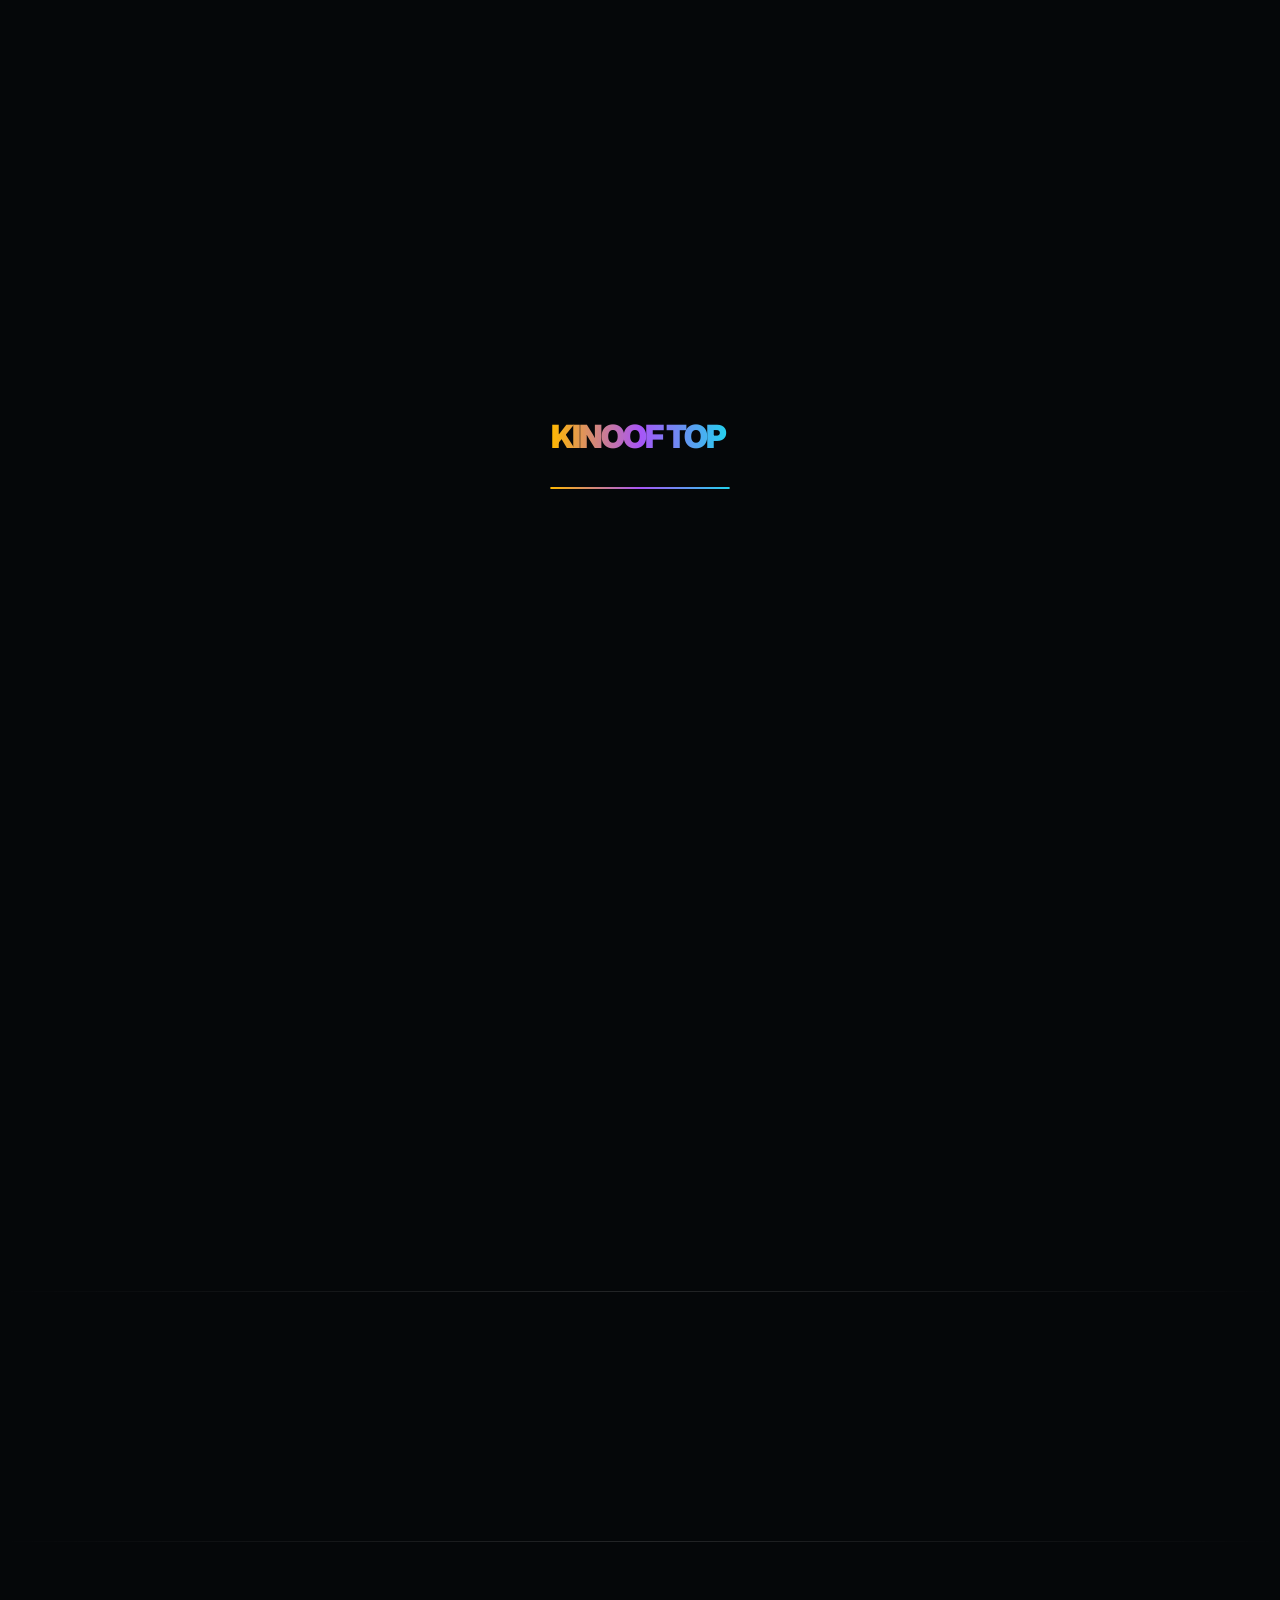
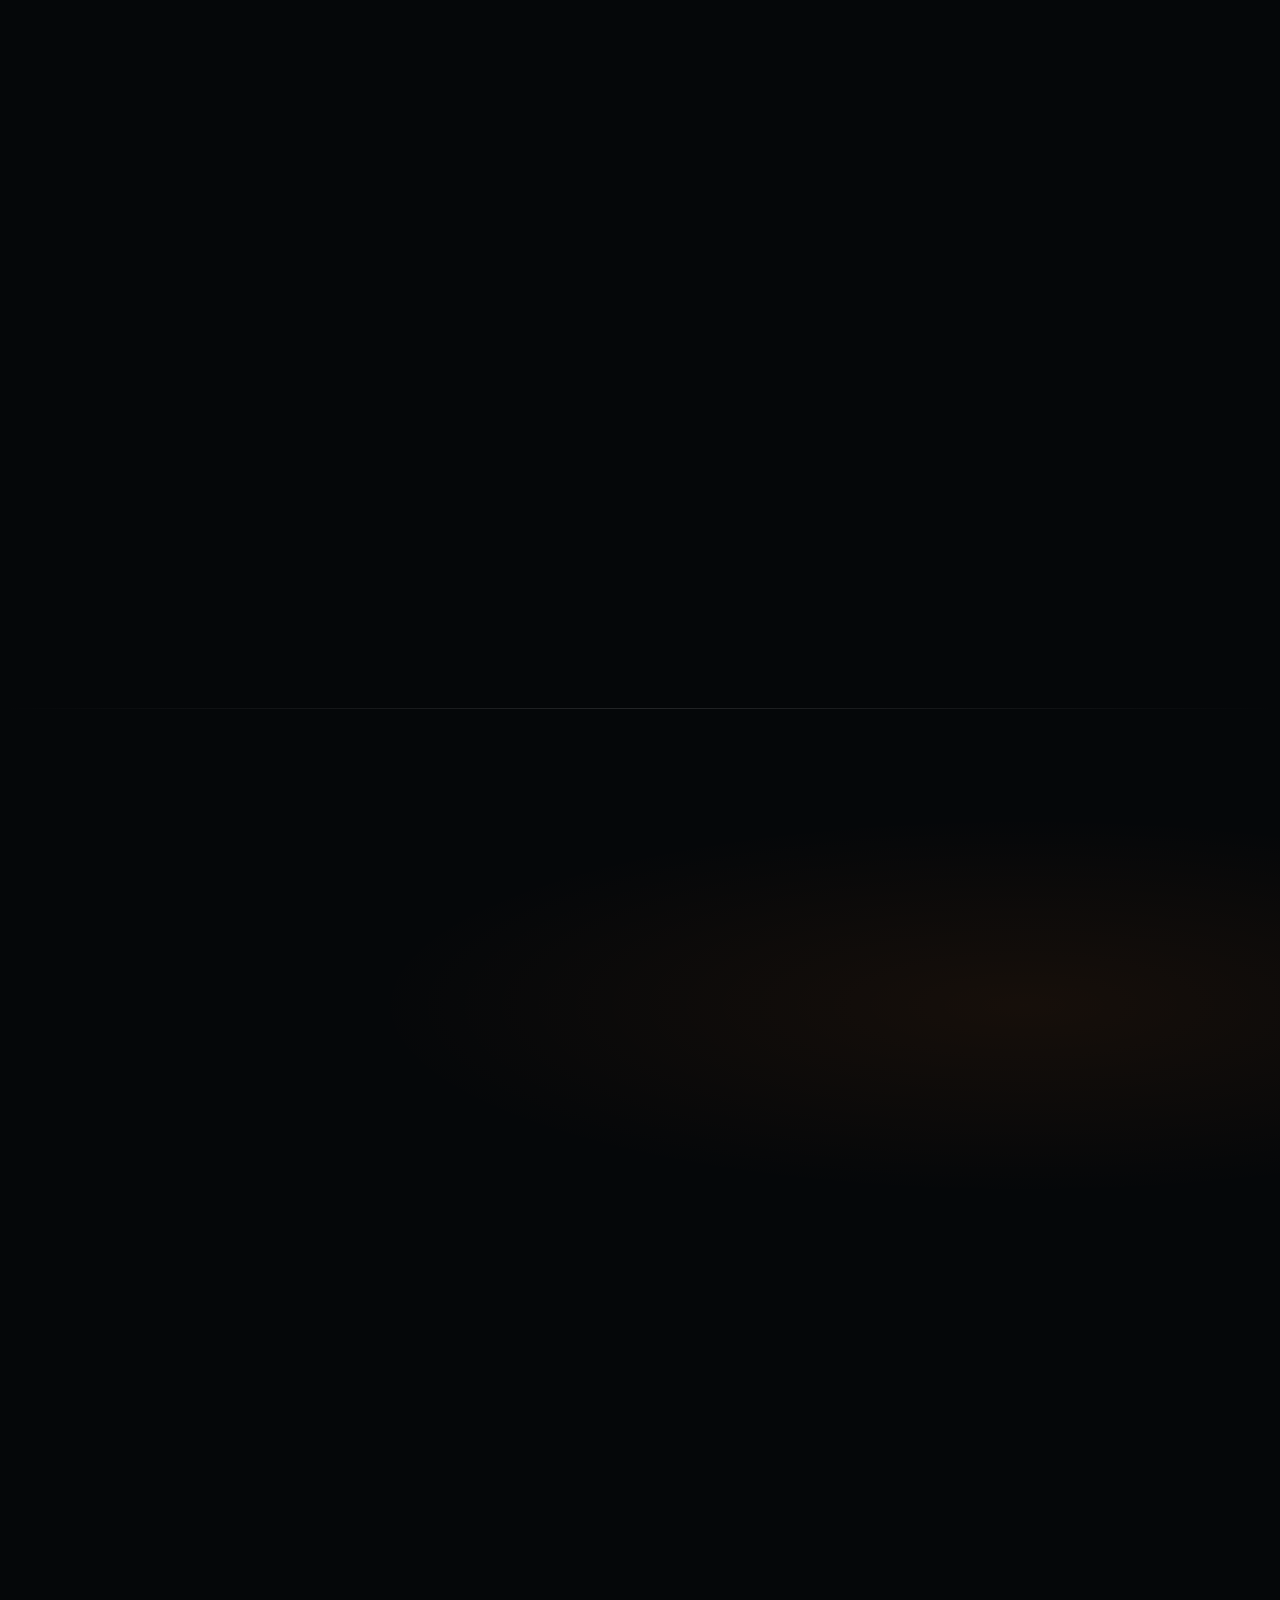
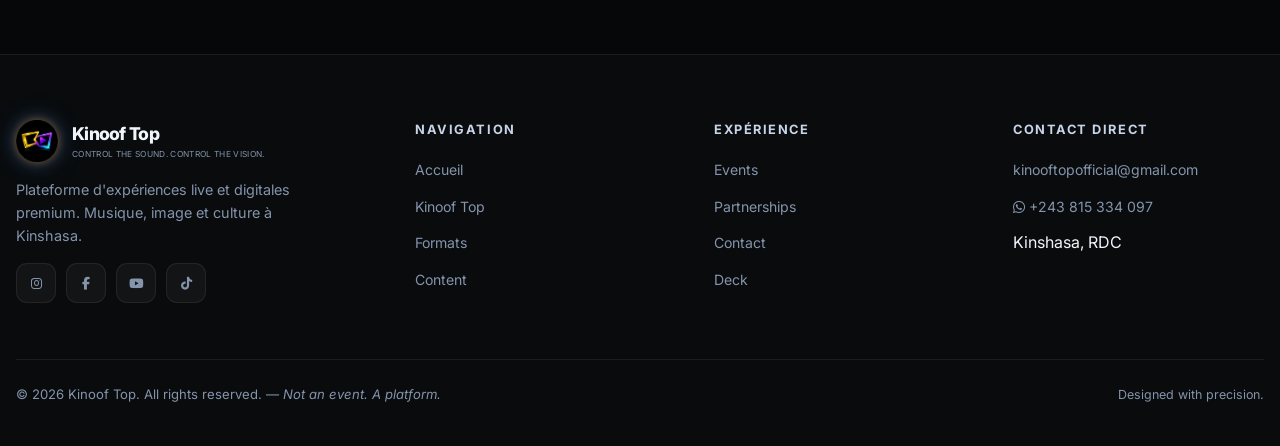
==== commit 2cbf8c05: "Update about.html" ====
--- a/about.html
+++ b/about.html
@@ -26,7 +26,9 @@
   <link rel="stylesheet" href="css/style.css">
   <link rel="stylesheet" href="css/components.css">
 </head>
+<script src="js/main.js"></script>
 <body>
+  
   <div class="page-transition"></div>
   
   <!-- LOADER -->
--- a/css/style.css
+++ b/css/style.css
@@ -79,6 +79,21 @@
 img { max-width: 100%; display: block; }
 a { color: inherit; text-decoration: none; }
 button { font-family: inherit; }
+
+/* ---- PAGE TRANSITION ---- */
+.page-transition {
+  position: fixed;
+  inset: 0;
+  background: radial-gradient(circle, #0a0a0a, #000000);
+  z-index: 9999;
+  pointer-events: none;
+  opacity: 0;
+  transition: opacity 0.45s ease;
+}
+
+.page-transition.active {
+  opacity: 1;
+}
 
 /* ---- LAYOUT ---- */
 .container {
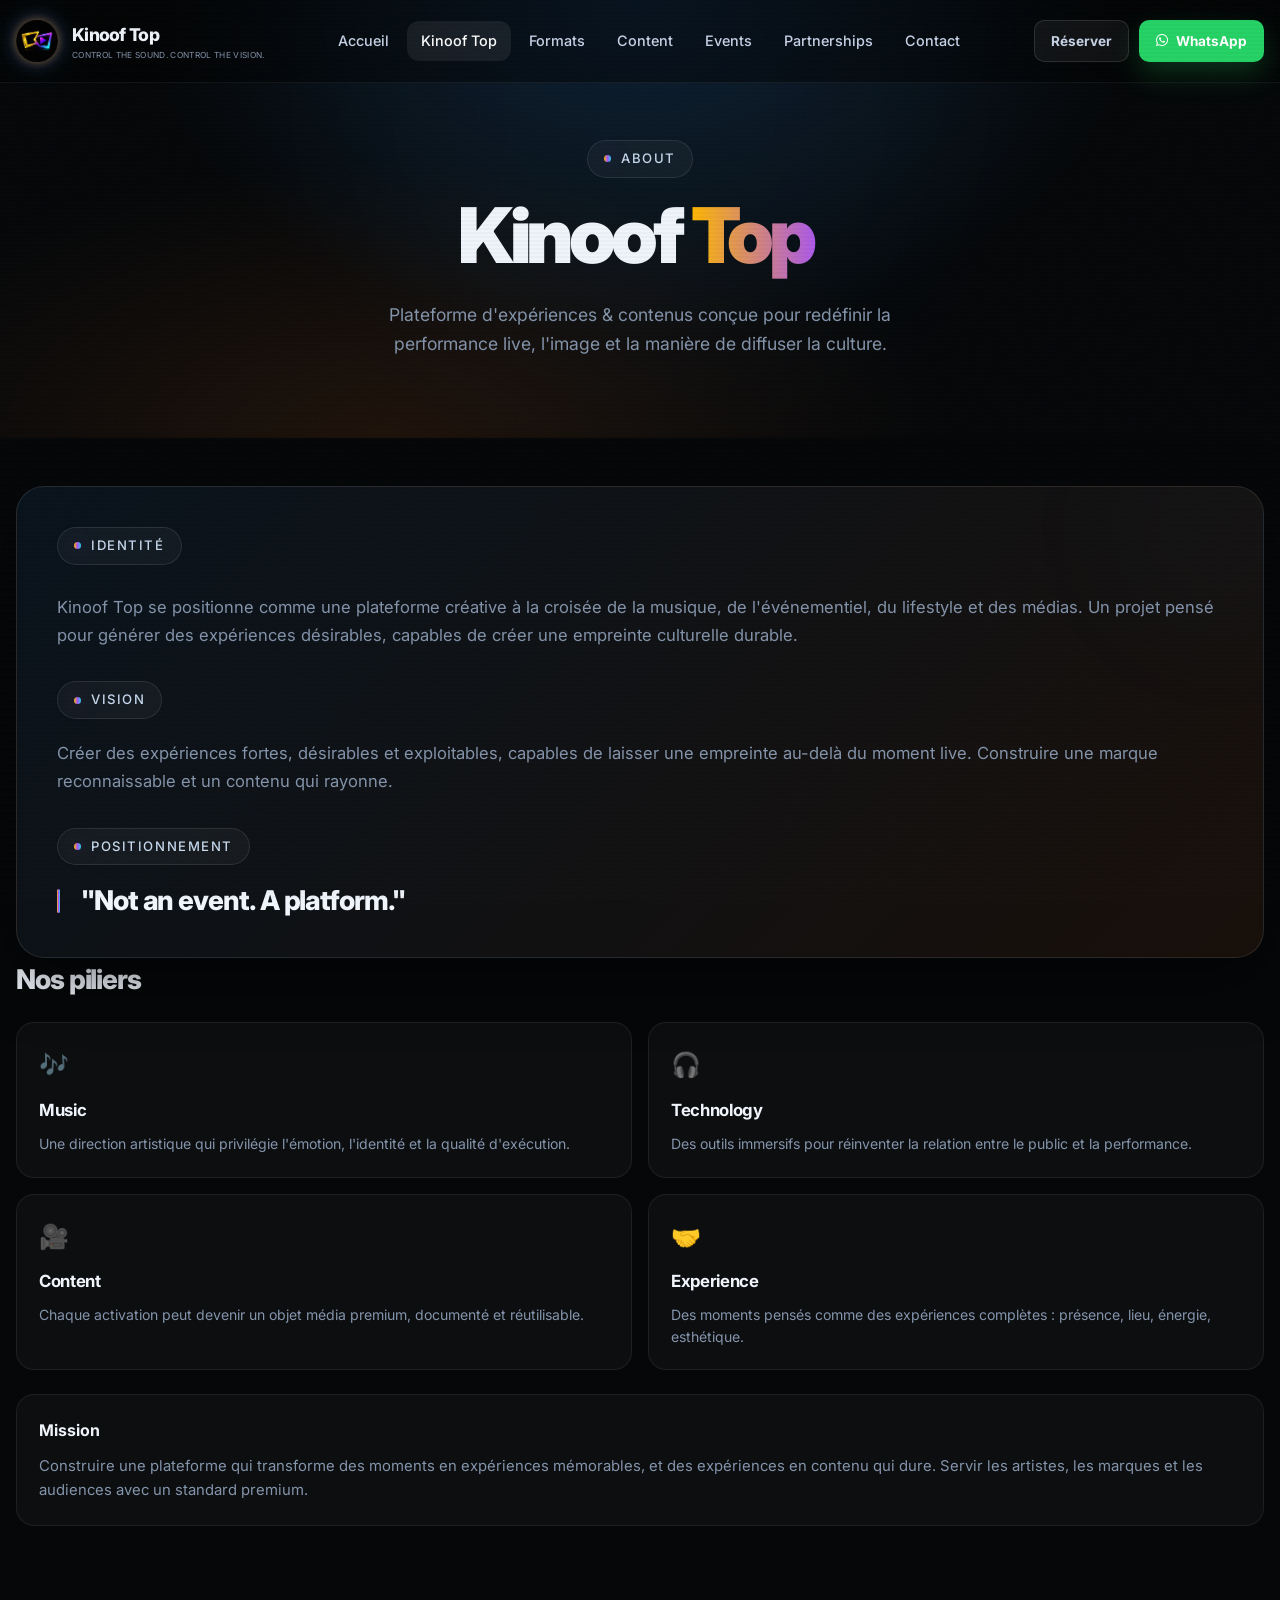
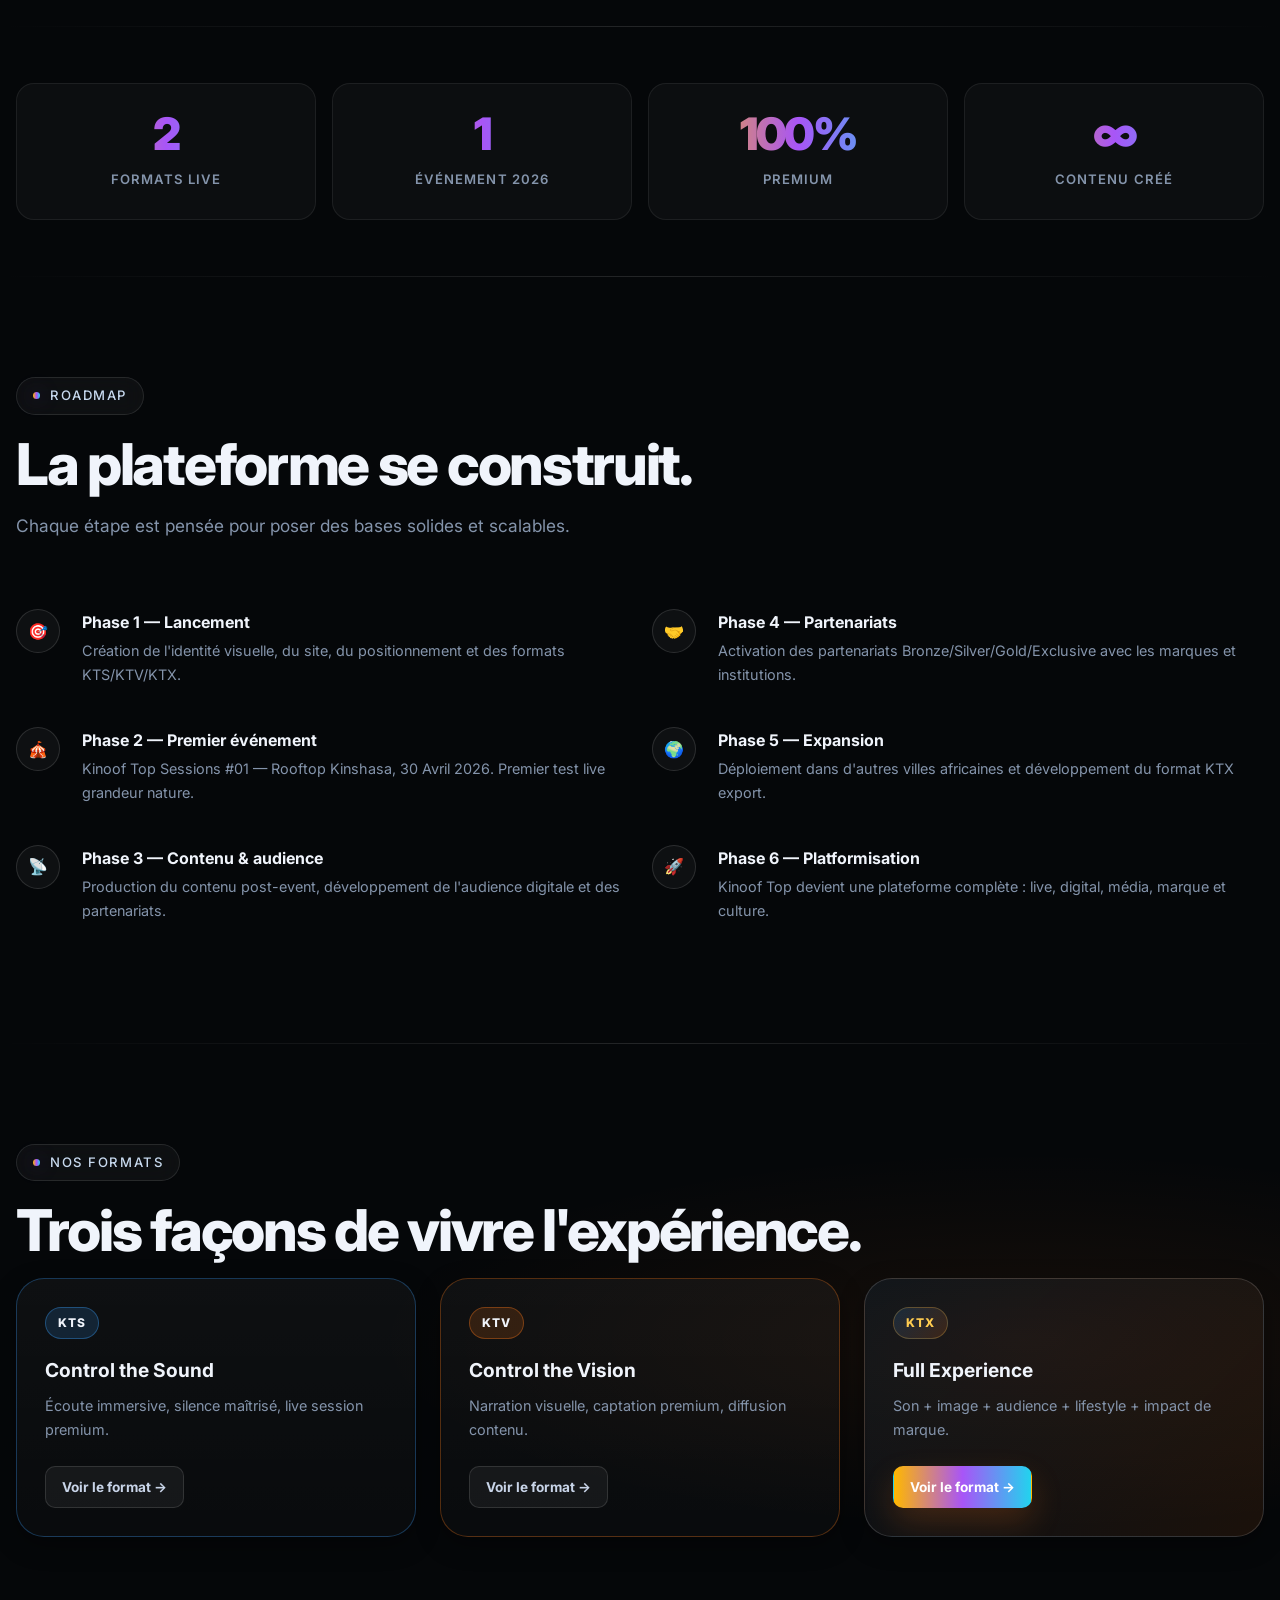
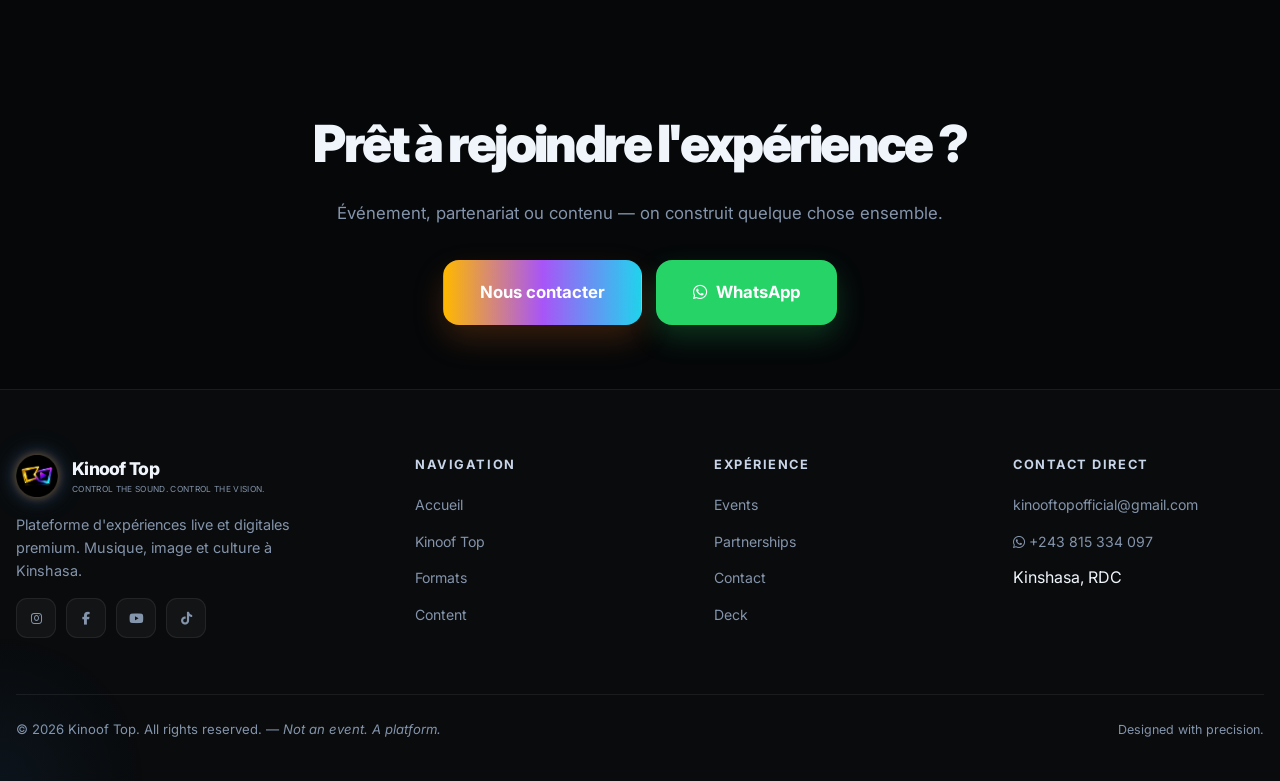
==== commit f156820e: "Update about.html" ====
--- a/about.html
+++ b/about.html
@@ -99,7 +99,7 @@
   <section class="section" style="padding-top:48px;">
     <div class="container">
 
-      <div style="display:grid;grid-template-columns:1.1fr .9fr;gap:24px;align-items:start;" class="responsive-2col" data-reveal>
+      <div class="responsive-2col">
 
         <!-- Quote Panel -->
         <div style="
--- a/css/style.css
+++ b/css/style.css
@@ -72,6 +72,8 @@
   background: var(--bg);
   color: var(--text);
   line-height: 1.65;
+  cursor: default;
+  max-width: 100%;
   overflow-x: hidden;
   -webkit-font-smoothing: antialiased;
 }
@@ -88,22 +90,48 @@
   z-index: 9999;
   pointer-events: none;
   opacity: 0;
-  transition: opacity 0.45s ease;
+  transition: opacity 0.6s ease;
 }
 
 .page-transition.active {
   opacity: 1;
 }
 
+/* ---- ANIMATIONS / EFFECTS ---- */
+
+[data-reveal] {
+  opacity: 0;
+  transform: translateY(40px);
+  transition: all 0.8s ease;
+}
+
+[data-reveal].active {
+  opacity: 1;
+  transform: translateY(0);
+}
+
 /* ---- LAYOUT ---- */
 .container {
-  width: min(var(--max), calc(100% - 32px));
+  width: 100%;
+  max-width: var(--max);
+  padding-inline: 16px;
   margin-inline: auto;
 }
 
 .section {
   padding: 100px 0;
   position: relative;
+}
+
+/* ✅ GRID SAFETY FIX (ADD THIS HERE) */
+.container,
+.section,
+.grid-2,
+.grid-3,
+.grid-4,
+.media-grid,
+.concept-grid {
+  min-width: 0;
 }
 
 /* ---- NOISE TEXTURE OVERLAY ---- */
@@ -231,6 +259,7 @@
   justify-content: space-between;
   gap: 20px;
   min-height: 82px;
+  flex-wrap: wrap;
 }
 
 /* Brand */
@@ -389,13 +418,13 @@
   font-weight: 700;
   cursor: pointer;
   border: 1px solid transparent;
-  transition: transform var(--dur) var(--ease), filter var(--dur), box-shadow var(--dur);
+  transition: all 0.25s ease;
   white-space: nowrap;
 }
 
 .btn:hover { 
   transform: translateY(-3px);
-  box-shadow: 0 10px 30px rgba(168, 85, 247, 0.35); 
+  box-shadow: 0 12px 30px rgba(168, 85, 247, 0.35); 
 }
 
 .btn-primary {
@@ -581,7 +610,7 @@
   display: flex;
   align-items: center;
   position: relative;
-  overflow: visible;
+  overflow: hidden;
   padding-top: 82px;
 }
 
@@ -653,6 +682,7 @@
 
 .hero h1 {
   font-size: clamp(3.4rem, 8vw, 7.5rem);
+  word-break: break-word;
   line-height: .92;
   font-weight: 900;
   letter-spacing: -.06em;
@@ -774,6 +804,7 @@
   box-shadow: var(--shadow);
   position: relative;
   overflow: hidden;
+  width: 100%;
 }
 
 .highlight-panel::before {
@@ -1654,6 +1685,7 @@
   .footer-grid { grid-template-columns: 1fr 1fr; gap: 36px; }
   .event-card { grid-template-columns: 1fr; }
   .concept-grid { grid-template-columns: 1fr; }
+  .concept-grid > * { min-width: 0; }
 }
 
 @media (max-width: 860px) {
@@ -1661,22 +1693,76 @@
   .menu-btn { display: grid; }
 
   .section { padding: 72px 0; }
-  .grid-3, .media-grid-3 { grid-template-columns: repeat(2, 1fr); }
-  .grid-2, .media-grid-2 { grid-template-columns: 1fr; }
+
+  /* ✅ MOBILE STACK FIX */
+  .grid-2,
+  .grid-3,
+  .media-grid-2,
+  .media-grid-3,
+  .concept-grid,
+  .event-card {
+    grid-template-columns: 1fr;
+  }
+
   .pillars-grid { grid-template-columns: 1fr; }
   .hero-stats { grid-template-columns: 1fr; }
-  .countdown { grid-template-columns: repeat(4, 1fr); gap: 8px; }
-  .footer-grid { grid-template-columns: 1fr; gap: 28px; }
-  .pack.featured { transform: none; }
+  .footer-grid { grid-template-columns: 1fr; }
+
+  /* ✅ STEP 2 — FIX CONCEPT SECTION LAYOUT */
+  .concept-grid {
+    grid-template-columns: 1fr !important;
+  }
+
+  .concept-grid > :first-child {
+    width: 100%;
+  }
+
+  .concept-grid > :last-child {
+    display: grid;
+    grid-template-columns: 1fr 1fr;
+    gap: 16px;
+  }
 }
 
 @media (max-width: 560px) {
   .section { padding: 56px 0; }
-  .grid-3, .media-grid-3, .grid-2, .partners-grid { grid-template-columns: 1fr; }
+
+  .grid-3,
+  .media-grid-3,
+  .grid-2,
+  .partners-grid {
+    grid-template-columns: 1fr;
+  }
+
   .pack-grid { grid-template-columns: 1fr; }
-  .countdown { grid-template-columns: repeat(2, 1fr); }
+
+  /* ✅ COUNTDOWN FIX */
+  .countdown {
+    grid-template-columns: repeat(2, 1fr);
+  }
+
   .form-grid-2 { grid-template-columns: 1fr; }
+
   .hero h1 { letter-spacing: -.05em; }
+
   .hero-actions { flex-direction: column; }
-  .hero-actions .btn { width: 100%; justify-content: center; }
-}
+  .hero-actions .btn {
+    width: 100%;
+    justify-content: center;
+  }
+
+  /* 🔥 FINAL FIX FOR YOUR SECTION */
+  .concept-grid {
+    grid-template-columns: 1fr;
+  }
+
+  /* Cards become FULL WIDTH on small phones */
+  .concept-grid > :last-child {
+    grid-template-columns: 1fr;
+  }
+}
+
+/* SAFE FIX */
+html, body {
+  overflow-x: hidden;
+}
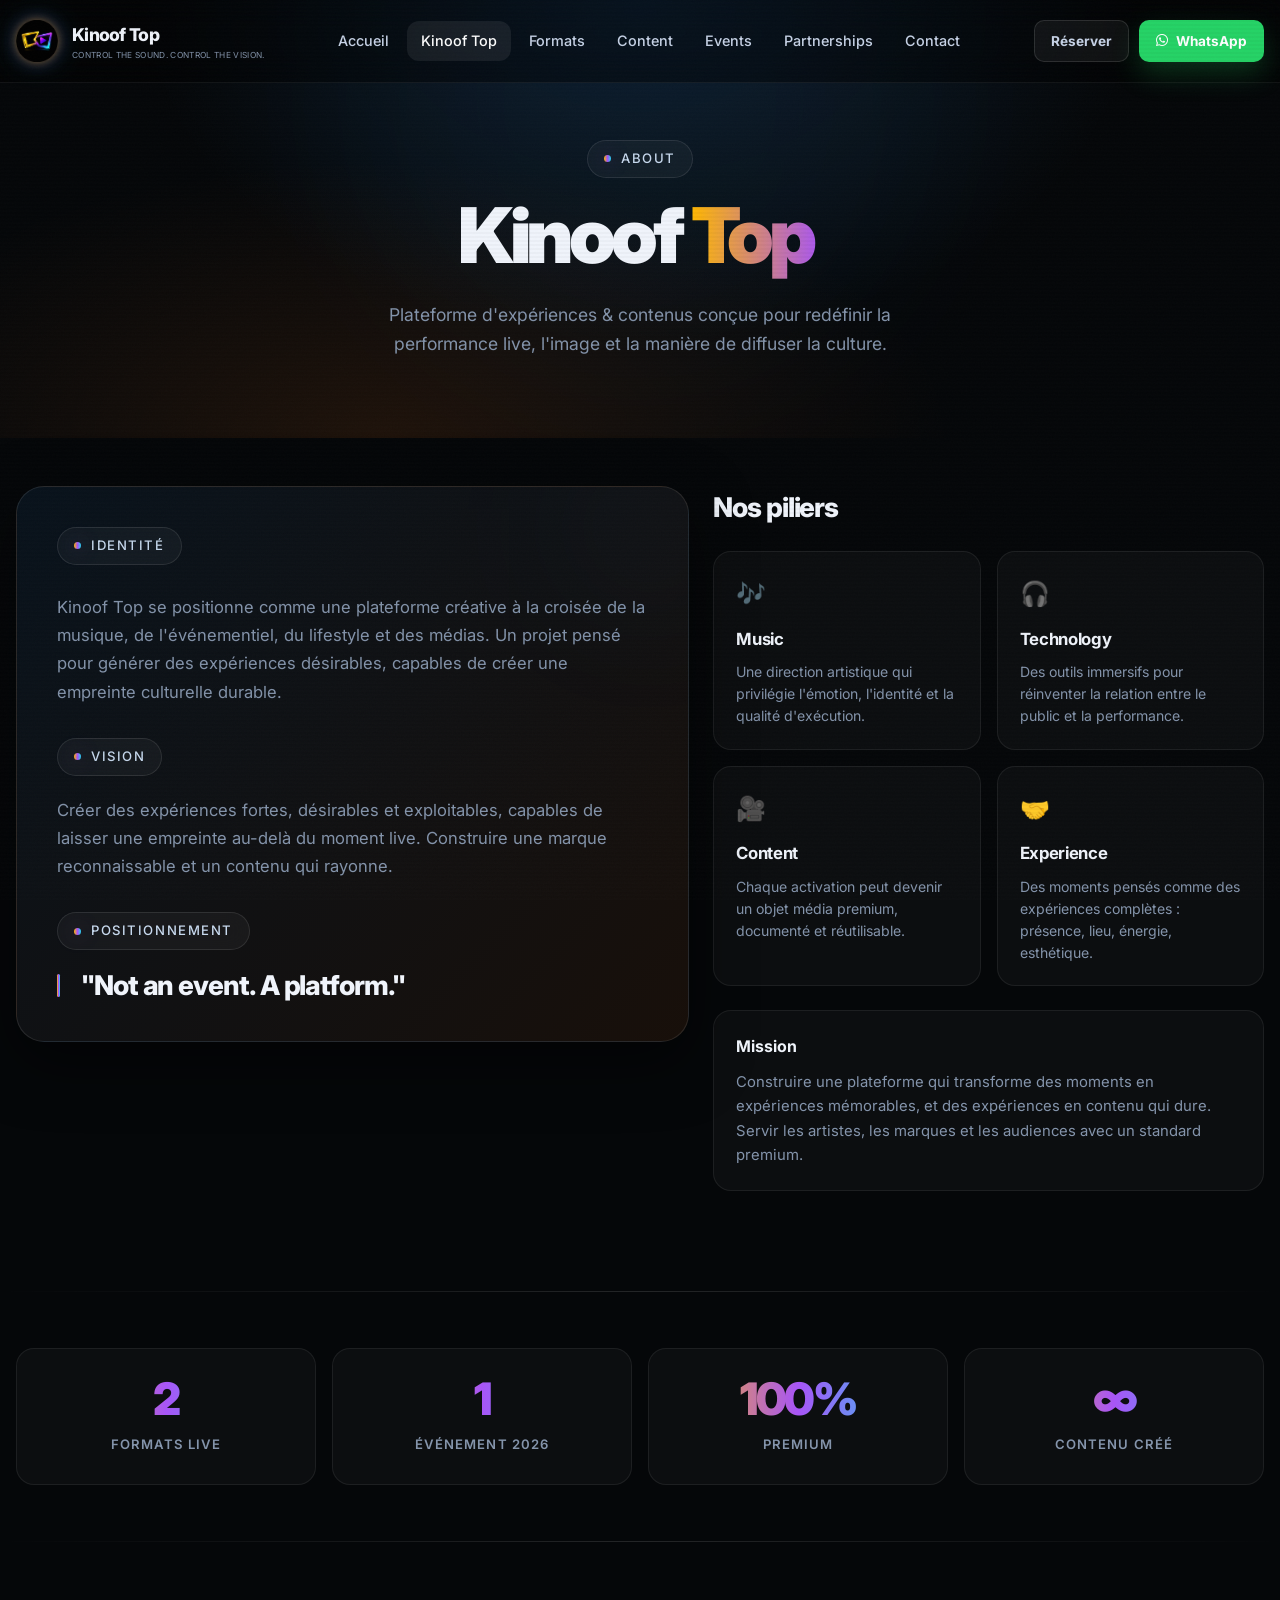
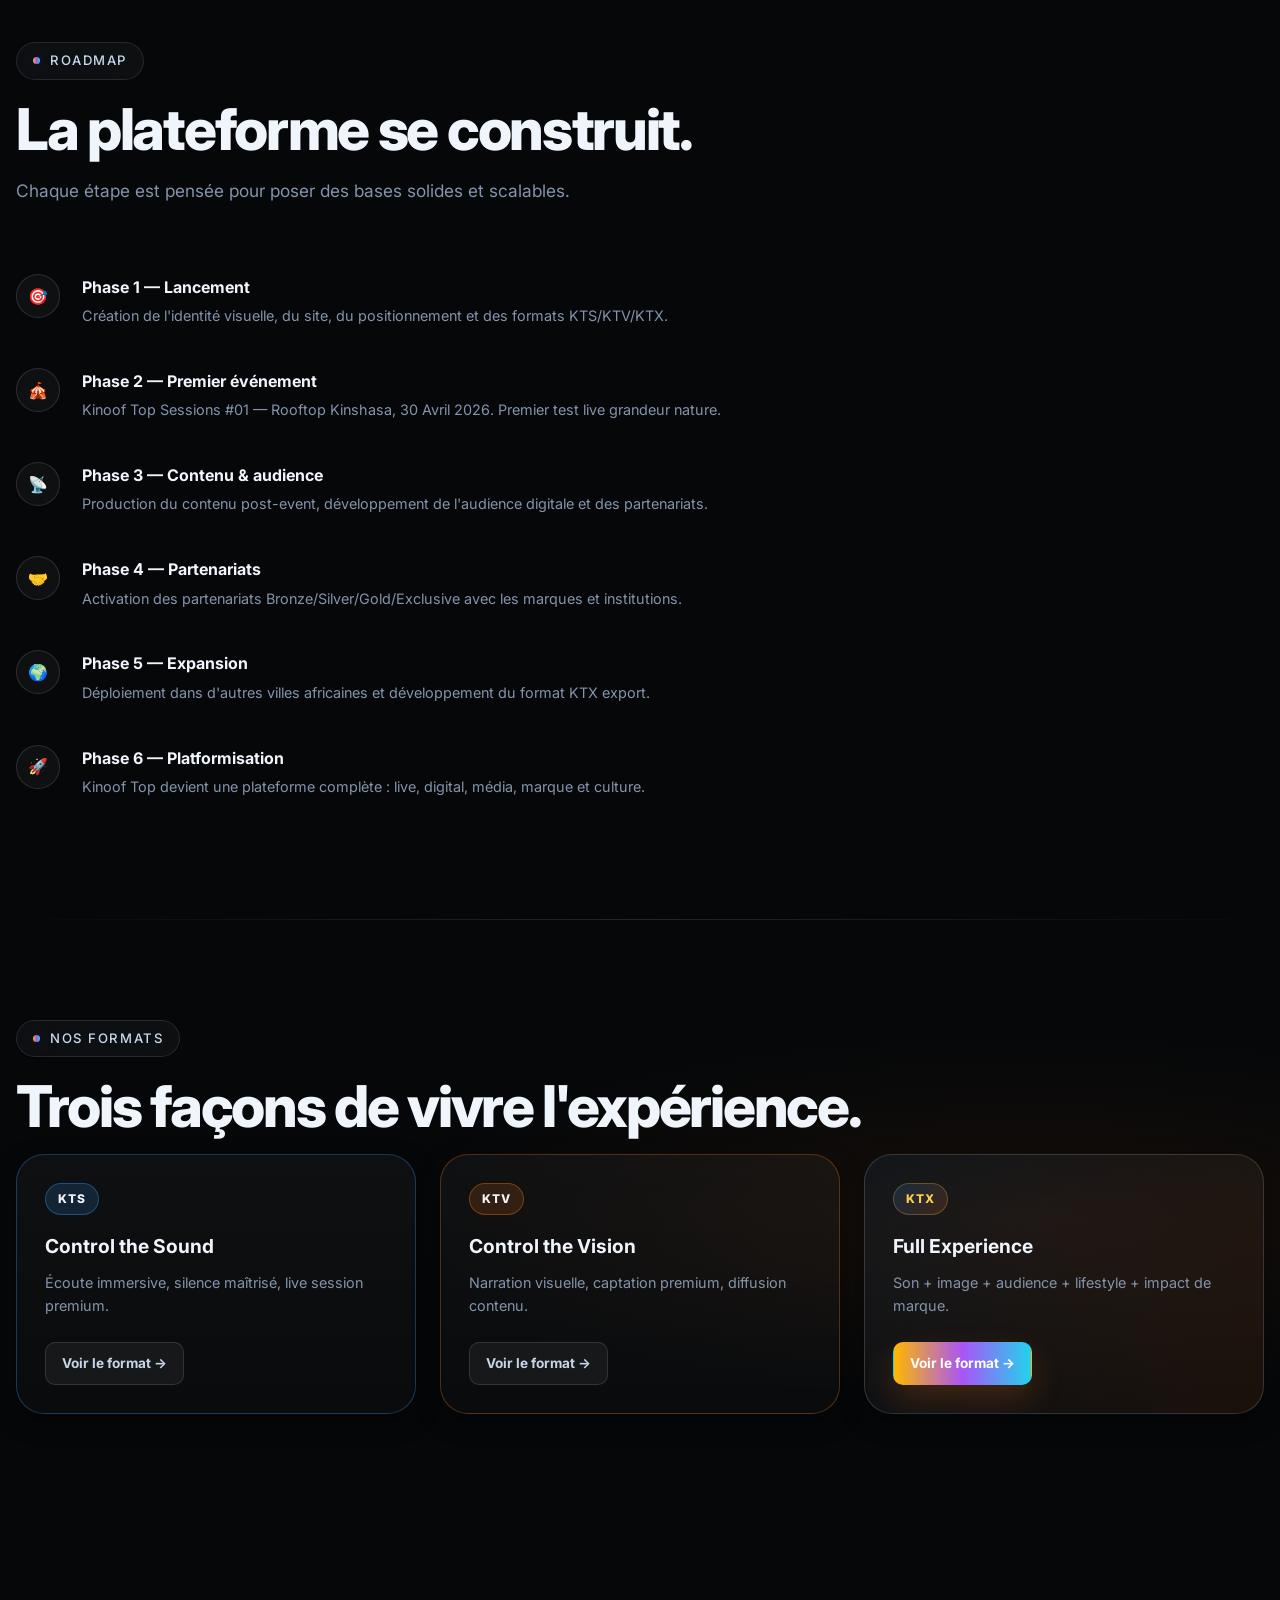
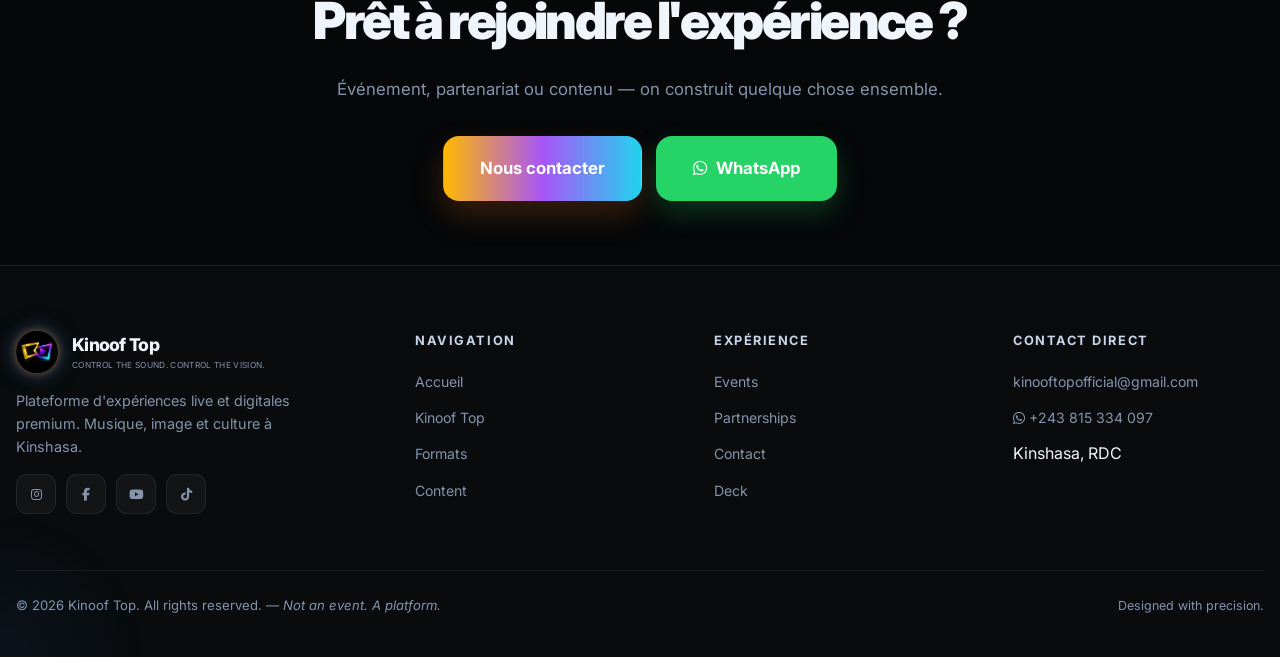
==== commit 7879d50a: "Update about.html" ====
--- a/about.html
+++ b/about.html
@@ -208,7 +208,7 @@
         Chaque étape est pensée pour poser des bases solides et scalables.
       </p>
 
-      <div style="display:grid;grid-template-columns:1fr 1fr;gap:24px;" data-reveal data-reveal-delay="3">
+      <div class="responsive-2col-2">
 
         <div>
           <div class="timeline">
--- a/css/style.css
+++ b/css/style.css
@@ -132,6 +132,13 @@
 .media-grid,
 .concept-grid {
   min-width: 0;
+}
+
+.responsive-2col {
+  display: grid;
+  grid-template-columns: 1.1fr 0.9fr;
+  gap: 24px;
+  align-items: start;
 }
 
 /* ---- NOISE TEXTURE OVERLAY ---- */
@@ -1722,6 +1729,10 @@
     grid-template-columns: 1fr 1fr;
     gap: 16px;
   }
+
+   .responsive-2col {
+  grid-template-columns: 1fr;
+}
 }
 
 @media (max-width: 560px) {
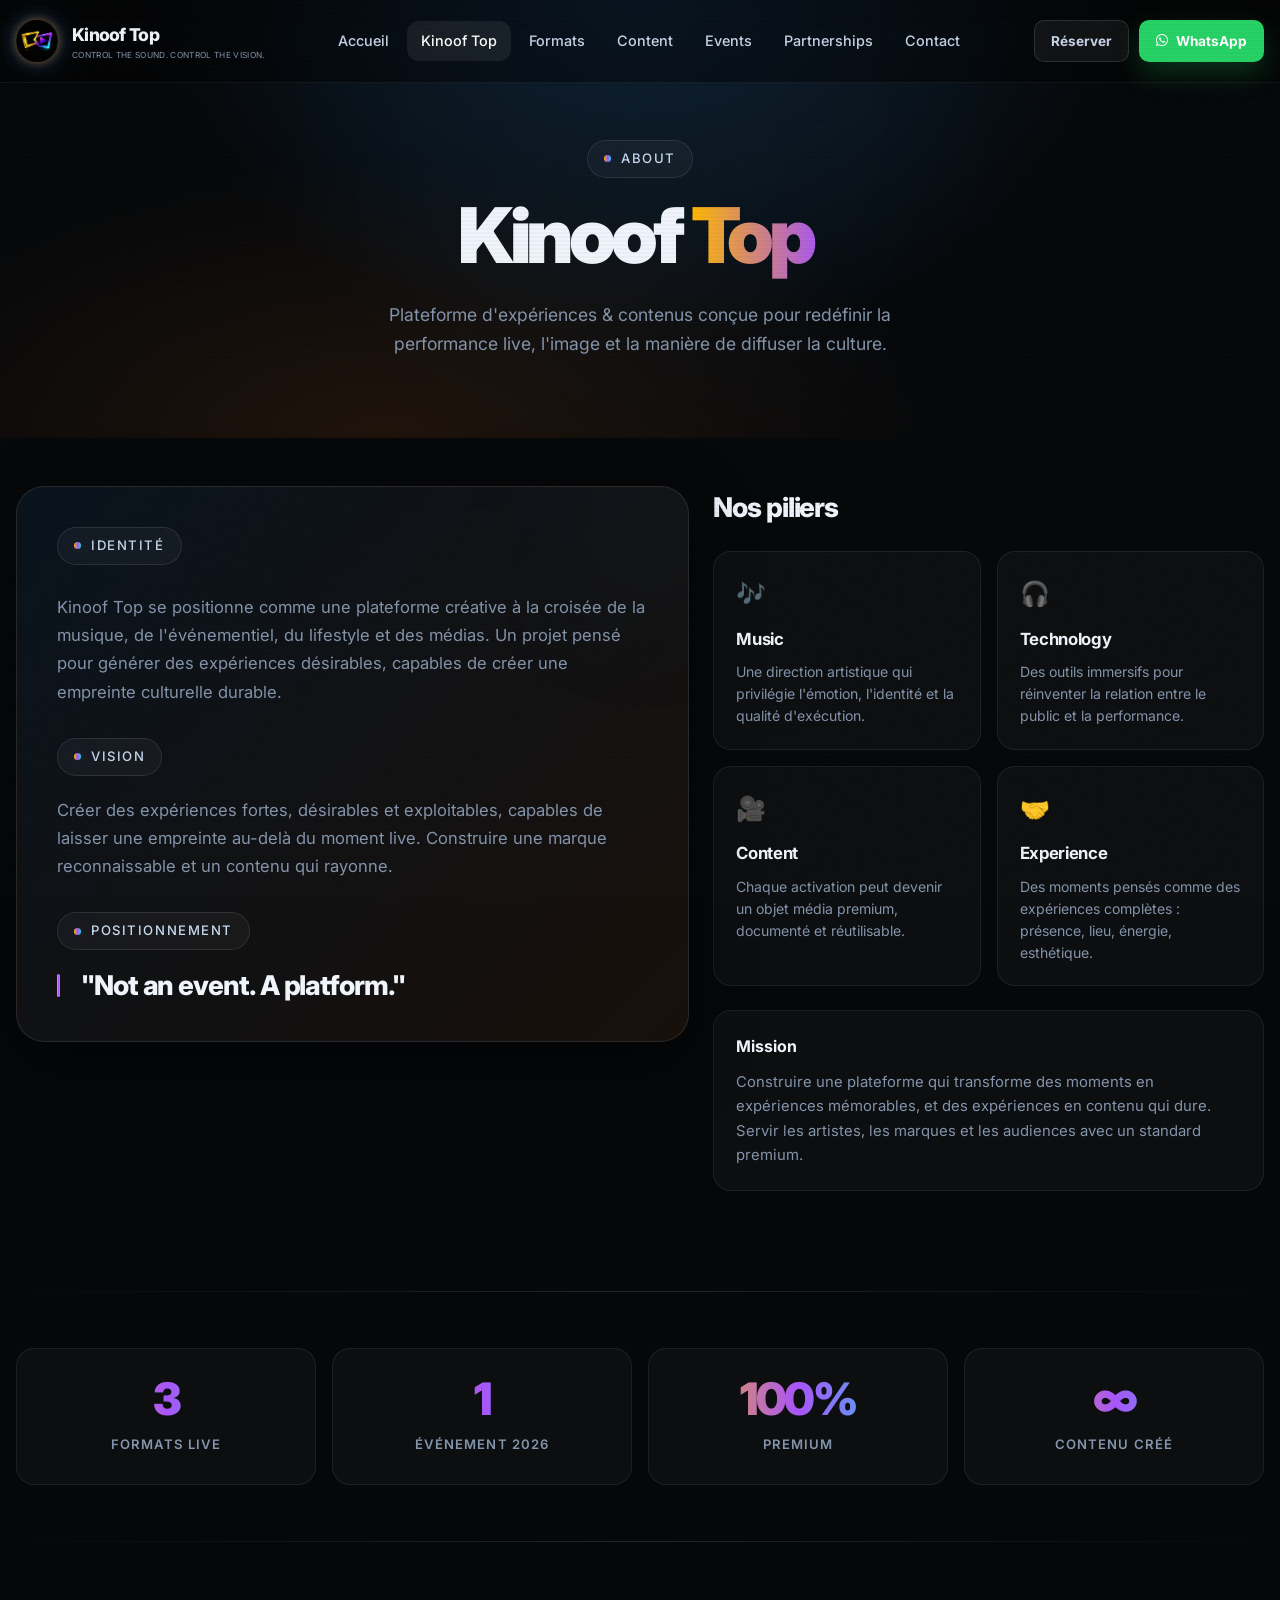
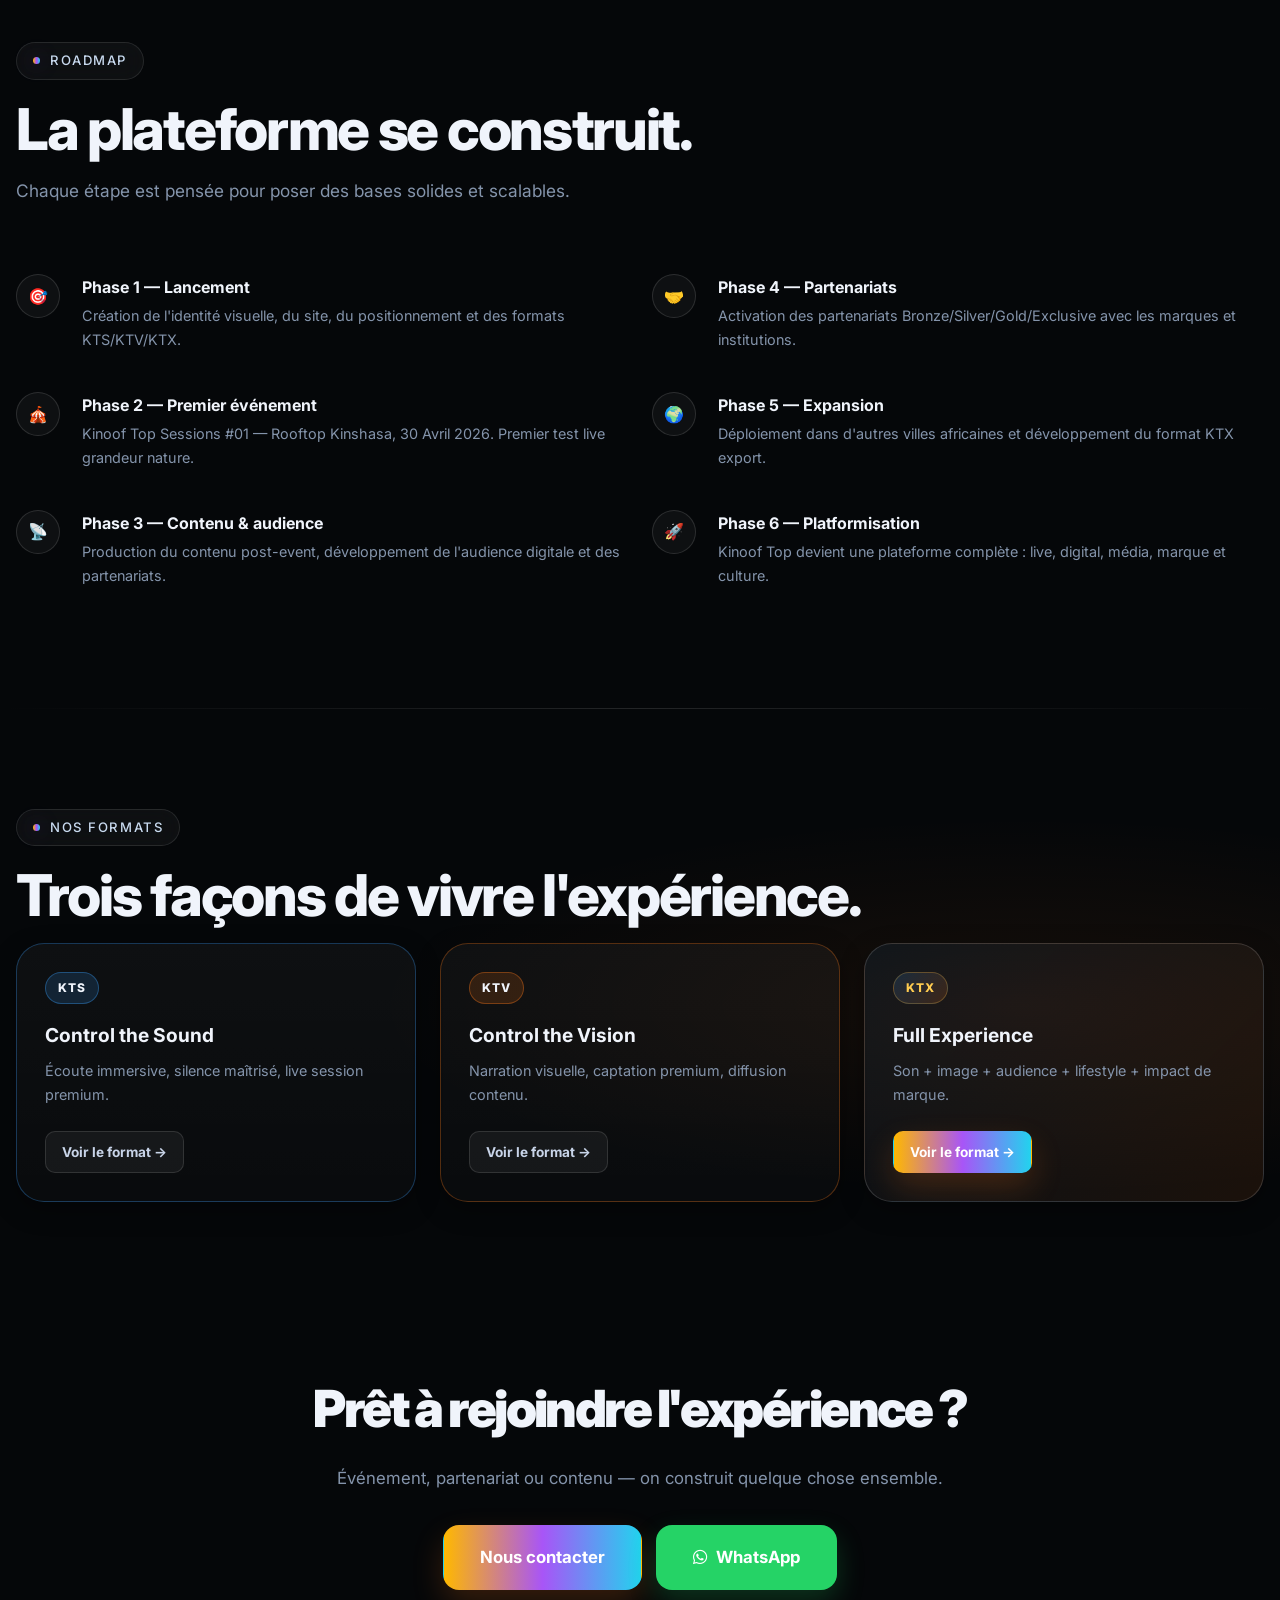
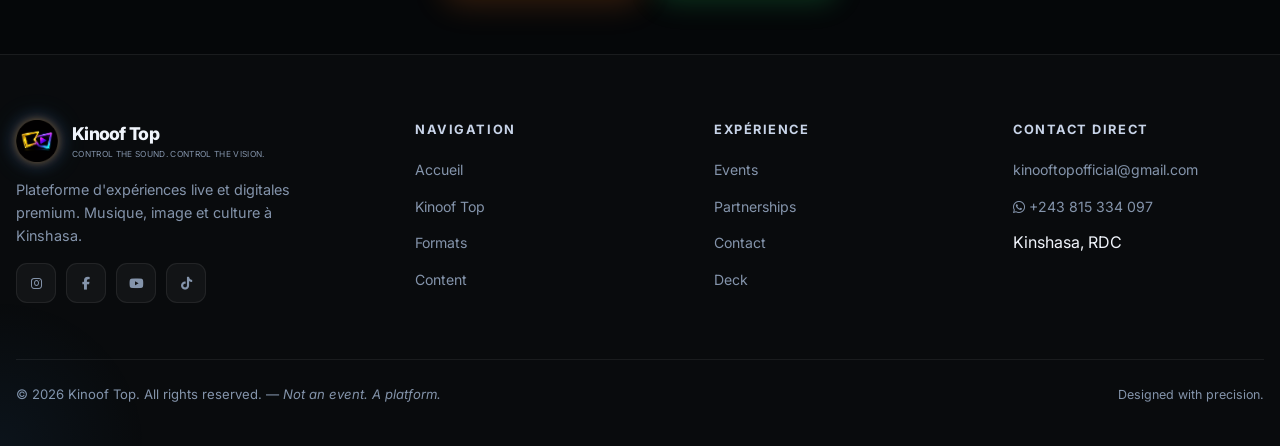
==== commit eee88deb: "Update about.html" ====
--- a/about.html
+++ b/about.html
@@ -366,6 +366,7 @@
     </div>
   </footer>
 
+  <div class="menu-overlay"></div>
   <script src="js/main.js"></script>
 </body>
 </html>
--- a/css/style.css
+++ b/css/style.css
@@ -134,11 +134,23 @@
   min-width: 0;
 }
 
+.countdown div,
+.stat-box {
+  min-width: 0;
+  overflow: hidden;
+}
+
 .responsive-2col {
   display: grid;
   grid-template-columns: 1.1fr 0.9fr;
   gap: 24px;
   align-items: start;
+}
+
+.responsive-2col-2 {
+  display: grid;
+  grid-template-columns: 1fr 1fr;
+  gap: 24px;
 }
 
 /* ---- NOISE TEXTURE OVERLAY ---- */
@@ -246,11 +258,12 @@
   left: 0;
   width: 100%;
   z-index: 500;
-  transition: background var(--dur) var(--ease), border-color var(--dur) var(--ease);
+  transition: transform 0.35s ease, background var(--dur) var(--ease), border-color var(--dur) var(--ease);
   border-bottom: 1px solid transparent;
   backdrop-filter: blur(14px);
   background: rgba(0,0,0,0.4);
   border-bottom: 1px solid rgba(255,255,255,0.06);
+  will-change: transform, background;
 }
 
 .nav.scrolled {
@@ -258,6 +271,21 @@
   backdrop-filter: blur(24px) saturate(1.5);
   -webkit-backdrop-filter: blur(24px) saturate(1.5);
   border-bottom-color: rgba(255,255,255,.07);
+}
+
+.nav.scrolled .nav-inner {
+  min-height: 64px; /* before = 82px */
+  transition: all 0.3s ease;
+}
+
+.nav.scrolled .brand-mark {
+  width: 34px;
+  height: 34px;
+}
+
+.nav.scrolled .nav-links a {
+  padding: 6px 12px;
+  font-size: 0.85rem;
 }
 
 .nav-inner {
@@ -267,6 +295,7 @@
   gap: 20px;
   min-height: 82px;
   flex-wrap: wrap;
+  transition: min-height 0.3s ease, padding 0.3s ease;
 }
 
 /* Brand */
@@ -286,6 +315,7 @@
   width: 42px;
   height: 42px;
   object-fit: contain;
+  transition: all 0.3s ease;
 
   /* ✨ subtle glow */
   filter: drop-shadow(0 0 4px rgba(255, 184, 0, 0.35))
@@ -354,6 +384,12 @@
   align-items: center;
   gap: 10px;
   flex-shrink: 0;
+}
+
+@media (max-width: 768px) {
+  .nav-cta {
+    margin-left: auto;
+  }
 }
 
 /* Hamburger */
@@ -373,23 +409,42 @@
 
 /* Mobile nav */
 .nav-mobile {
-  display: none;
   position: fixed;
-  top: 82px;
+  top: 72px;
   left: 12px;
   right: 12px;
-  background: rgba(9,12,18,.97);
-  border: 1px solid var(--line-strong);
-  border-radius: var(--radius-lg);
+
+  background: rgba(9,12,18,.75);
+  backdrop-filter: blur(24px) saturate(1.6);
+  -webkit-backdrop-filter: blur(24px) saturate(1.6);
+
+  border: 1px solid rgba(255,255,255,0.08);
+  border-radius: 20px;
+
   padding: 20px;
-  box-shadow: var(--shadow-xl);
-  backdrop-filter: blur(24px);
-  z-index: 499;
+  box-shadow: 0 40px 100px rgba(0,0,0,.6);
+
+  display: flex;
   flex-direction: column;
   gap: 6px;
-}
-
-.nav-mobile.open { display: flex; }
+
+  z-index: 499;
+
+  /* 🚀 animation base */
+  opacity: 0;
+  transform: translateY(-20px) scale(0.96);
+  pointer-events: none;
+
+  transition: 
+    opacity 0.35s ease,
+    transform 0.35s cubic-bezier(.22,1,.36,1);
+}
+
+.nav-mobile.open {
+  opacity: 1;
+  transform: translateY(0) scale(1);
+  pointer-events: auto;
+}
 
 .nav-mobile a {
   padding: 12px 16px;
@@ -398,6 +453,41 @@
   font-weight: 500;
   font-size: .95rem;
   transition: background var(--dur);
+}
+
+.nav-mobile a {
+  opacity: 0;
+  transform: translateY(10px);
+  transition: all 0.35s ease;
+}
+
+.nav-mobile.open a {
+  opacity: 1;
+  transform: translateY(0);
+}
+
+.nav-mobile.open a:nth-child(1) { transition-delay: 0.05s; }
+.nav-mobile.open a:nth-child(2) { transition-delay: 0.1s; }
+.nav-mobile.open a:nth-child(3) { transition-delay: 0.15s; }
+.nav-mobile.open a:nth-child(4) { transition-delay: 0.2s; }
+.nav-mobile.open a:nth-child(5) { transition-delay: 0.25s; }
+
+.nav-mobile a {
+  position: relative;
+  overflow: hidden;
+}
+
+.nav-mobile a::after {
+  content: "";
+  position: absolute;
+  inset: 0;
+  background: linear-gradient(120deg, transparent, rgba(255,255,255,0.15), transparent);
+  opacity: 0;
+  transition: opacity 0.3s;
+}
+
+.nav-mobile a:hover::after {
+  opacity: 1;
 }
 
 .nav-mobile a:hover { background: rgba(255,255,255,.06); color: white; }
@@ -1363,6 +1453,7 @@
 .contact-item:hover {
   border-color: rgba(58,160,255,.25);
   transform: translateX(4px);
+  transition: 0.3s;
 }
 
 .contact-item small {
@@ -1696,11 +1787,86 @@
 }
 
 @media (max-width: 860px) {
+
   .nav-links, .nav-cta .btn-secondary { display: none; }
-  .menu-btn { display: grid; }
-
-  .section { padding: 72px 0; }
-
+  .menu-btn {
+  display: flex;
+  flex-direction: column;
+  justify-content: center;
+  gap: 5px;
+}
+
+  /* 👇 ADD YOUR FIX RIGHT HERE */
+
+  /* Hide tagline */
+  .brand-text span {
+    display: none;
+  }
+
+  /* Smaller brand text */
+  .brand-text {
+    font-size: 1rem;
+  }
+
+  /* 📱 MOBILE ONLY: clean WhatsApp icon button */
+@media (max-width: 768px) {
+
+  /* kill everything inside except the icon */
+  .nav-cta .btn-whatsapp {
+    all: unset;
+    cursor: pointer;
+    display: flex;
+    align-items: center;
+    justify-content: center;
+    webkit-tap-highlight-color: transparent;
+  }
+
+  /* hide ALL text nodes */
+  .nav-cta .btn-whatsapp {
+    font-size: 0;
+  }
+
+  /* restore icon size */
+  .nav-cta .btn-whatsapp i {
+    font-size: 22px;
+    color: white;
+  }
+}
+
+@media (max-width: 768px) {
+
+  .nav-cta .btn-whatsapp i {
+    font-size: 22px;
+    color: white;
+
+    /* 🔥 cinematic glow */
+    filter:
+      drop-shadow(0 0 4px rgba(255,255,255,0.6))
+      drop-shadow(0 0 8px rgba(168, 85, 247, 0.35))
+      drop-shadow(0 0 12px rgba(34, 211, 238, 0.25));
+
+    transition: all 0.3s ease;
+  }
+
+  .nav-cta .btn-whatsapp:hover i {
+    transform: scale(1.15);
+
+    filter:
+      drop-shadow(0 0 6px rgba(255,255,255,0.8))
+      drop-shadow(0 0 12px rgba(168, 85, 247, 0.5))
+      drop-shadow(0 0 18px rgba(34, 211, 238, 0.4));
+  }
+}
+
+@media (max-width: 768px) {
+
+  .nav-cta .btn-whatsapp:active i {
+    transform: scale(0.9);
+  }
+}
+
+   
+   
   /* ✅ MOBILE STACK FIX */
   .grid-2,
   .grid-3,
@@ -1730,13 +1896,26 @@
     gap: 16px;
   }
 
-   .responsive-2col {
-  grid-template-columns: 1fr;
-}
-}
-
-@media (max-width: 560px) {
+   /* STACK MAIN LAYOUT */
+  .responsive-2col {
+    grid-template-columns: 1fr;
+  }
+
+  .responsive-2col-2 {
+    grid-template-columns: 1fr;
+  }
+
+   /* BETTER MOBILE GRID */
+  .pillars-grid {
+    grid-template-columns: 1fr 1fr;
+    gap: 16px;
+  }
+}
+@media (max-width: 560px) { 
   .section { padding: 56px 0; }
+  .responsive-2col-2 {
+    grid-template-columns: 1fr;
+  }
 
   .grid-3,
   .media-grid-3,
@@ -1744,8 +1923,8 @@
   .partners-grid {
     grid-template-columns: 1fr;
   }
-
   .pack-grid { grid-template-columns: 1fr; }
+}
 
   /* ✅ COUNTDOWN FIX */
   .countdown {
@@ -1773,6 +1952,132 @@
   }
 }
 
+/* ===== EVENT RESPONSIVE GRID ===== */
+.event-grid {
+  display: grid;
+  gap: 28px;
+  grid-template-columns: 1fr;
+}
+
+/* Desktop only → 2 columns */
+@media (min-width: 768px) {
+  .event-grid {
+    grid-template-columns: 1fr 1fr;
+  }
+}
+
+/* ===== MEDIA FEATURED RESPONSIVE ===== */
+.media-featured-grid {
+  display: grid;
+  gap: 20px;
+  grid-template-columns: 1fr; /* mobile = stack */
+}
+
+/* right column (small cards) */
+.media-side-grid {
+  display: grid;
+  gap: 20px;
+  grid-template-columns: 1fr 1fr; /* mobile = 2 small side by side */
+}
+
+/* desktop layout */
+@media (min-width: 768px) {
+  .media-featured-grid {
+    grid-template-columns: 1.6fr 1fr;
+  }
+
+  .media-side-grid {
+    grid-template-columns: 1fr; /* stack vertically on desktop */
+  }
+}
+
+/* ===== GALLERY RESPONSIVE ===== */
+.gallery-grid {
+  display: grid;
+  gap: 14px;
+  grid-template-columns: repeat(2, 1fr); /* 📱 mobile = 2 columns */
+}
+
+/* desktop layout */
+@media (min-width: 768px) {
+  .gallery-grid {
+    grid-template-columns: repeat(4, 1fr);
+  }
+}
+
+/* ===== GALLERY FIX ===== */
+.gallery-big {
+  grid-row: span 1;
+}
+
+@media (min-width: 768px) {
+  .gallery-big {
+    grid-row: span 2;
+  }
+}
+
+/* ===== PACK GRID FIX (MOBILE FIRST) ===== */
+.pack-grid {
+  display: grid;
+  gap: 20px;
+  grid-template-columns: 1fr;
+}
+
+/* Tablet */
+@media (min-width: 768px) {
+  .pack-grid {
+    grid-template-columns: 1fr 1fr;
+  }
+}
+
+/* Desktop */
+@media (min-width: 1100px) {
+  .pack-grid {
+    grid-template-columns: repeat(4, 1fr);
+  }
+}
+
+/* ===== PARTNER GRID FIX ===== */
+.partner-grid {
+  display: grid;
+  gap: 28px;
+  grid-template-columns: 1fr;
+}
+
+@media (min-width: 768px) {
+  .partner-grid {
+    grid-template-columns: .9fr 1.1fr;
+  }
+}
+
+/* ===== CONTACT GRID FIX ===== */
+.contact-grid {
+  display: grid;
+  grid-template-columns: 1fr;
+  gap: 28px;
+  align-items: start;
+}
+
+@media (min-width: 768px) {
+  .contact-grid {
+    grid-template-columns: .85fr 1.15fr;
+  }
+}
+
+/* ===== RENDERING FIX ===== */
+/* Better rendering */
+body {
+  -webkit-font-smoothing: antialiased;
+  text-rendering: optimizeLegibility;
+}
+
+/* Smoother transitions everywhere */
+* {
+  transition: all 0.25s ease;
+}
+
+
+
 /* SAFE FIX */
 html, body {
   overflow-x: hidden;
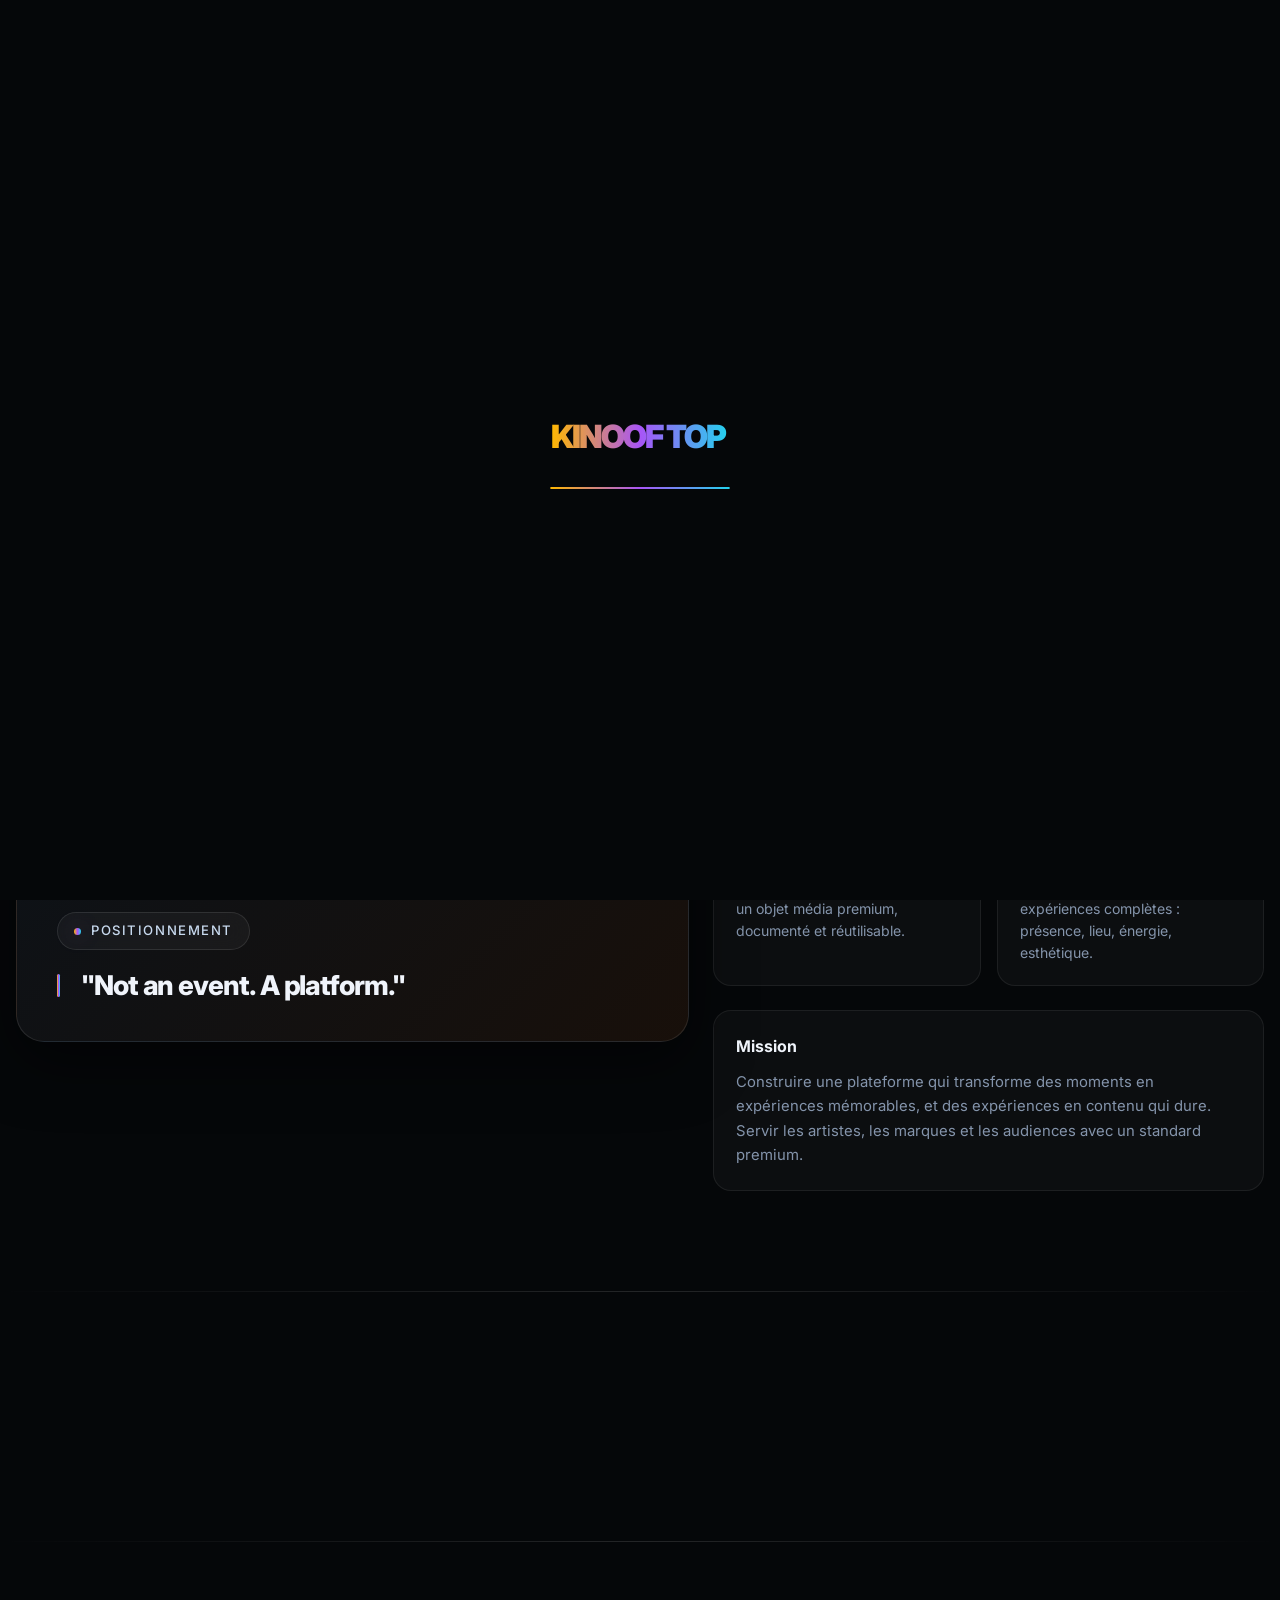
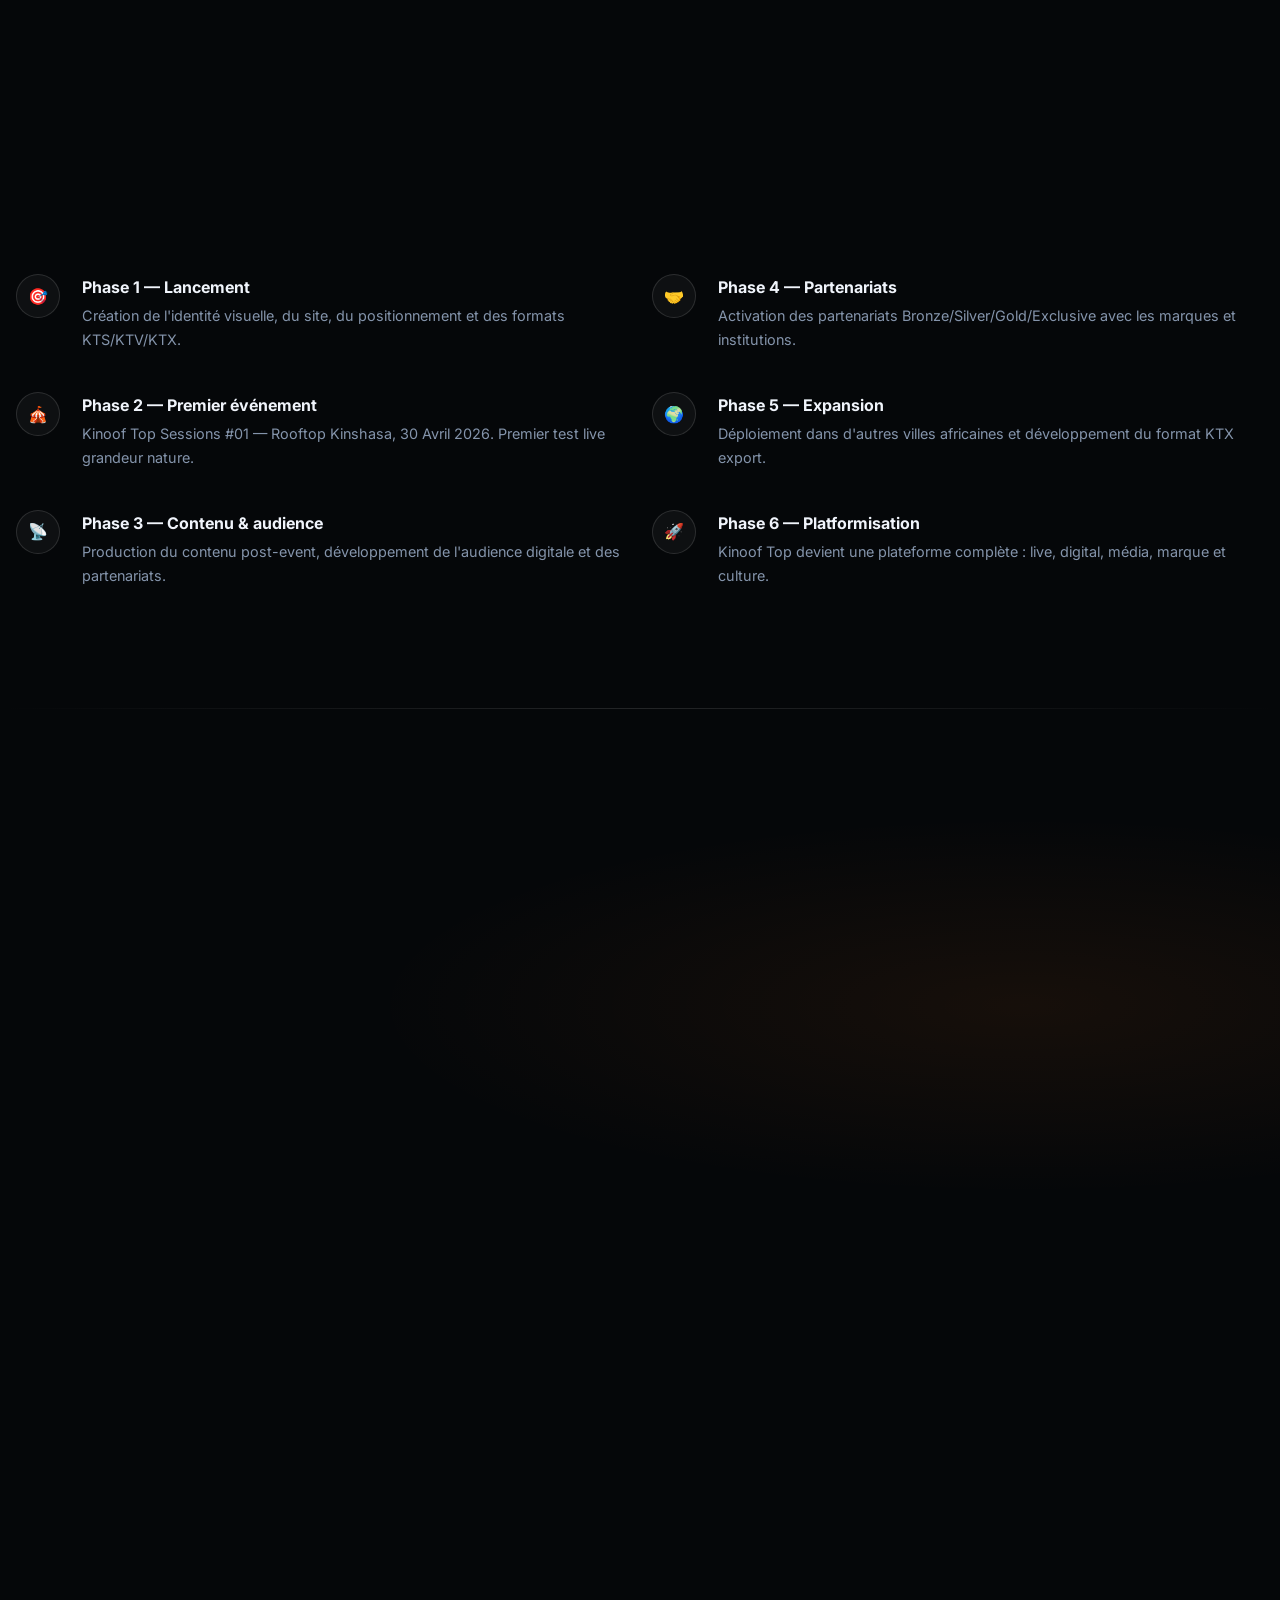
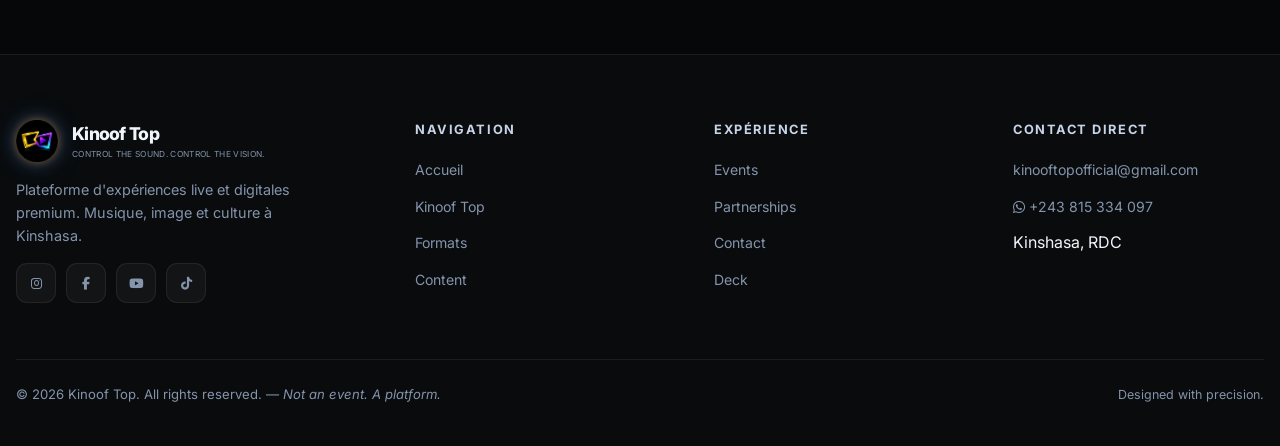
==== commit 1d209108: "Update about.html" ====
--- a/about.html
+++ b/about.html
@@ -366,7 +366,7 @@
     </div>
   </footer>
 
-  <div class="menu-overlay"></div>
+  <div id="menuOverlay" class="menu-overlay"></div>
   <script src="js/main.js"></script>
 </body>
 </html>
--- a/css/style.css
+++ b/css/style.css
@@ -1726,6 +1726,25 @@
 
 @keyframes load {
   to { width: 100%; }
+}
+
+/* ===== MENU OVERLAY ===== */
+.menu-overlay {
+  position: fixed;
+  inset: 0;
+  background: rgba(0,0,0,0.55);
+  backdrop-filter: blur(6px);
+
+  opacity: 0;
+  pointer-events: none;
+
+  transition: opacity 0.3s ease;
+  z-index: 498;
+}
+
+.menu-overlay.active {
+  opacity: 1;
+  pointer-events: auto;
 }
 
 /* ============================================================
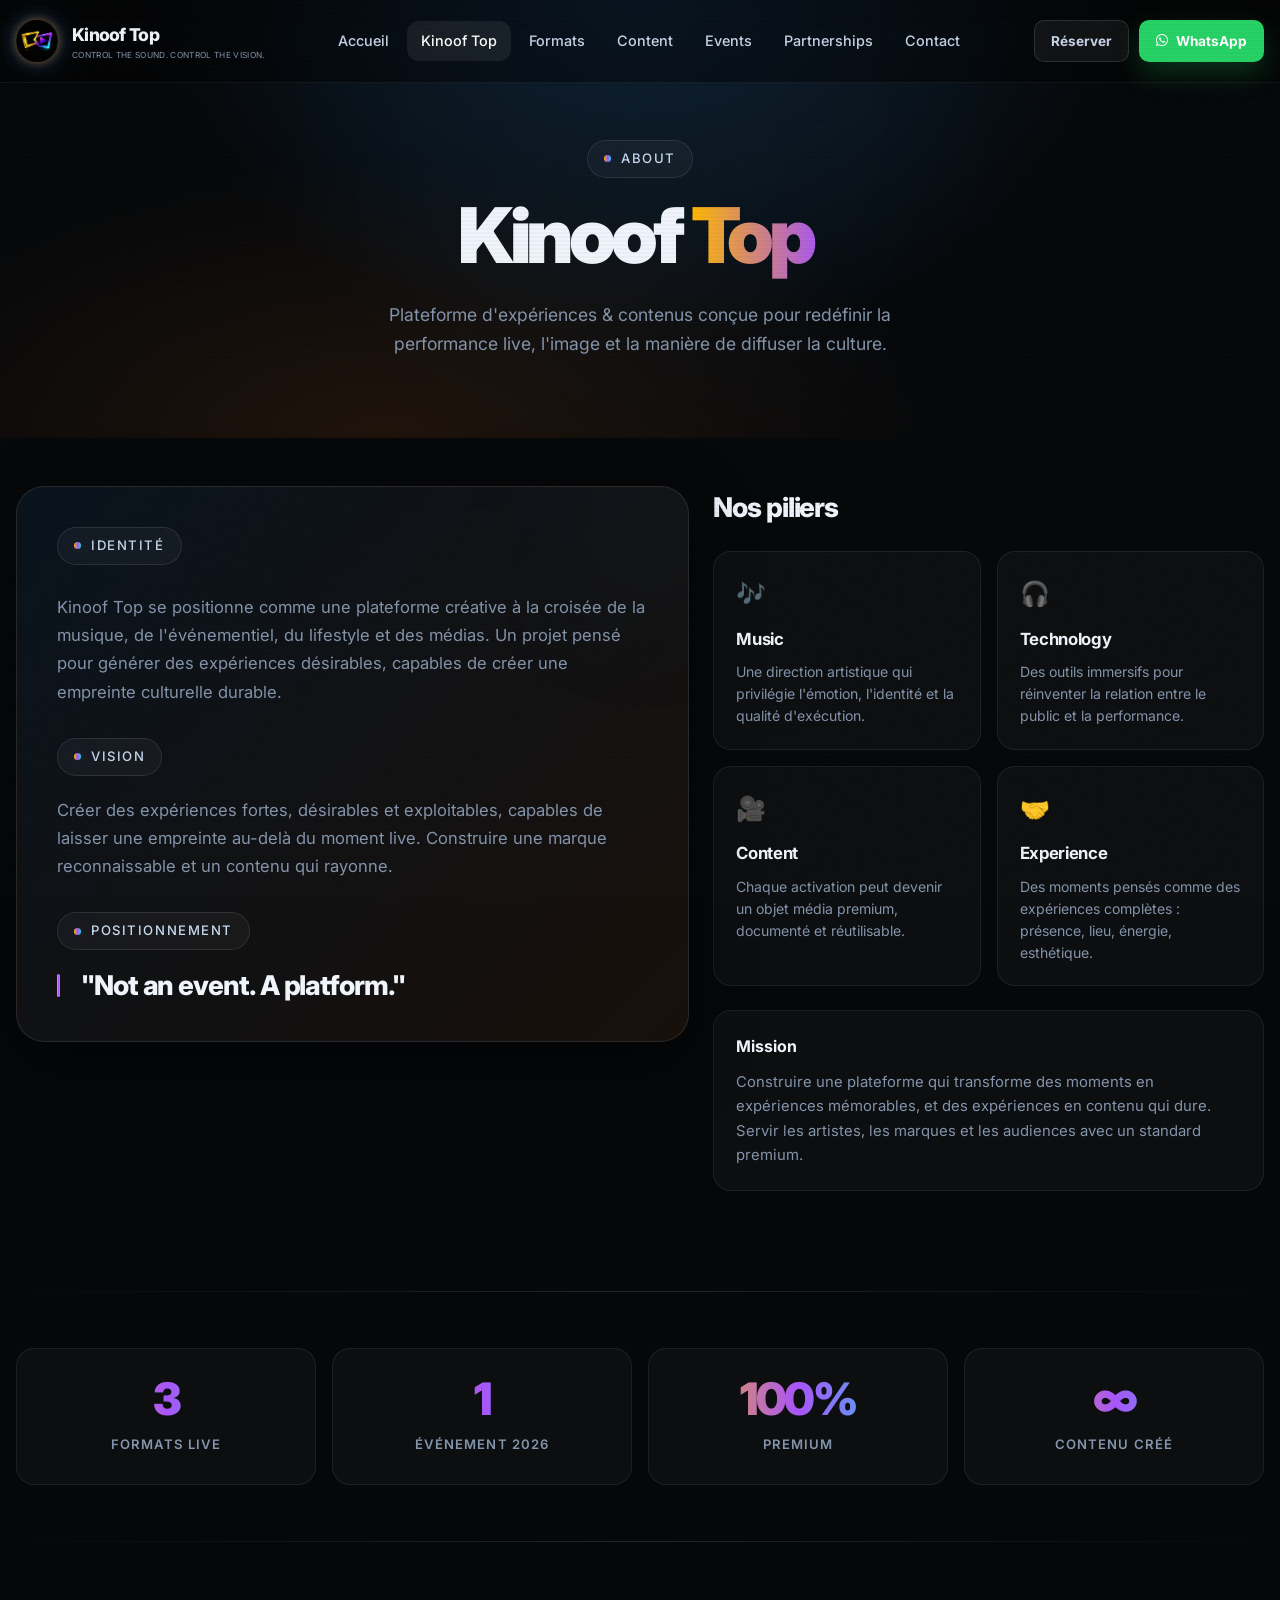
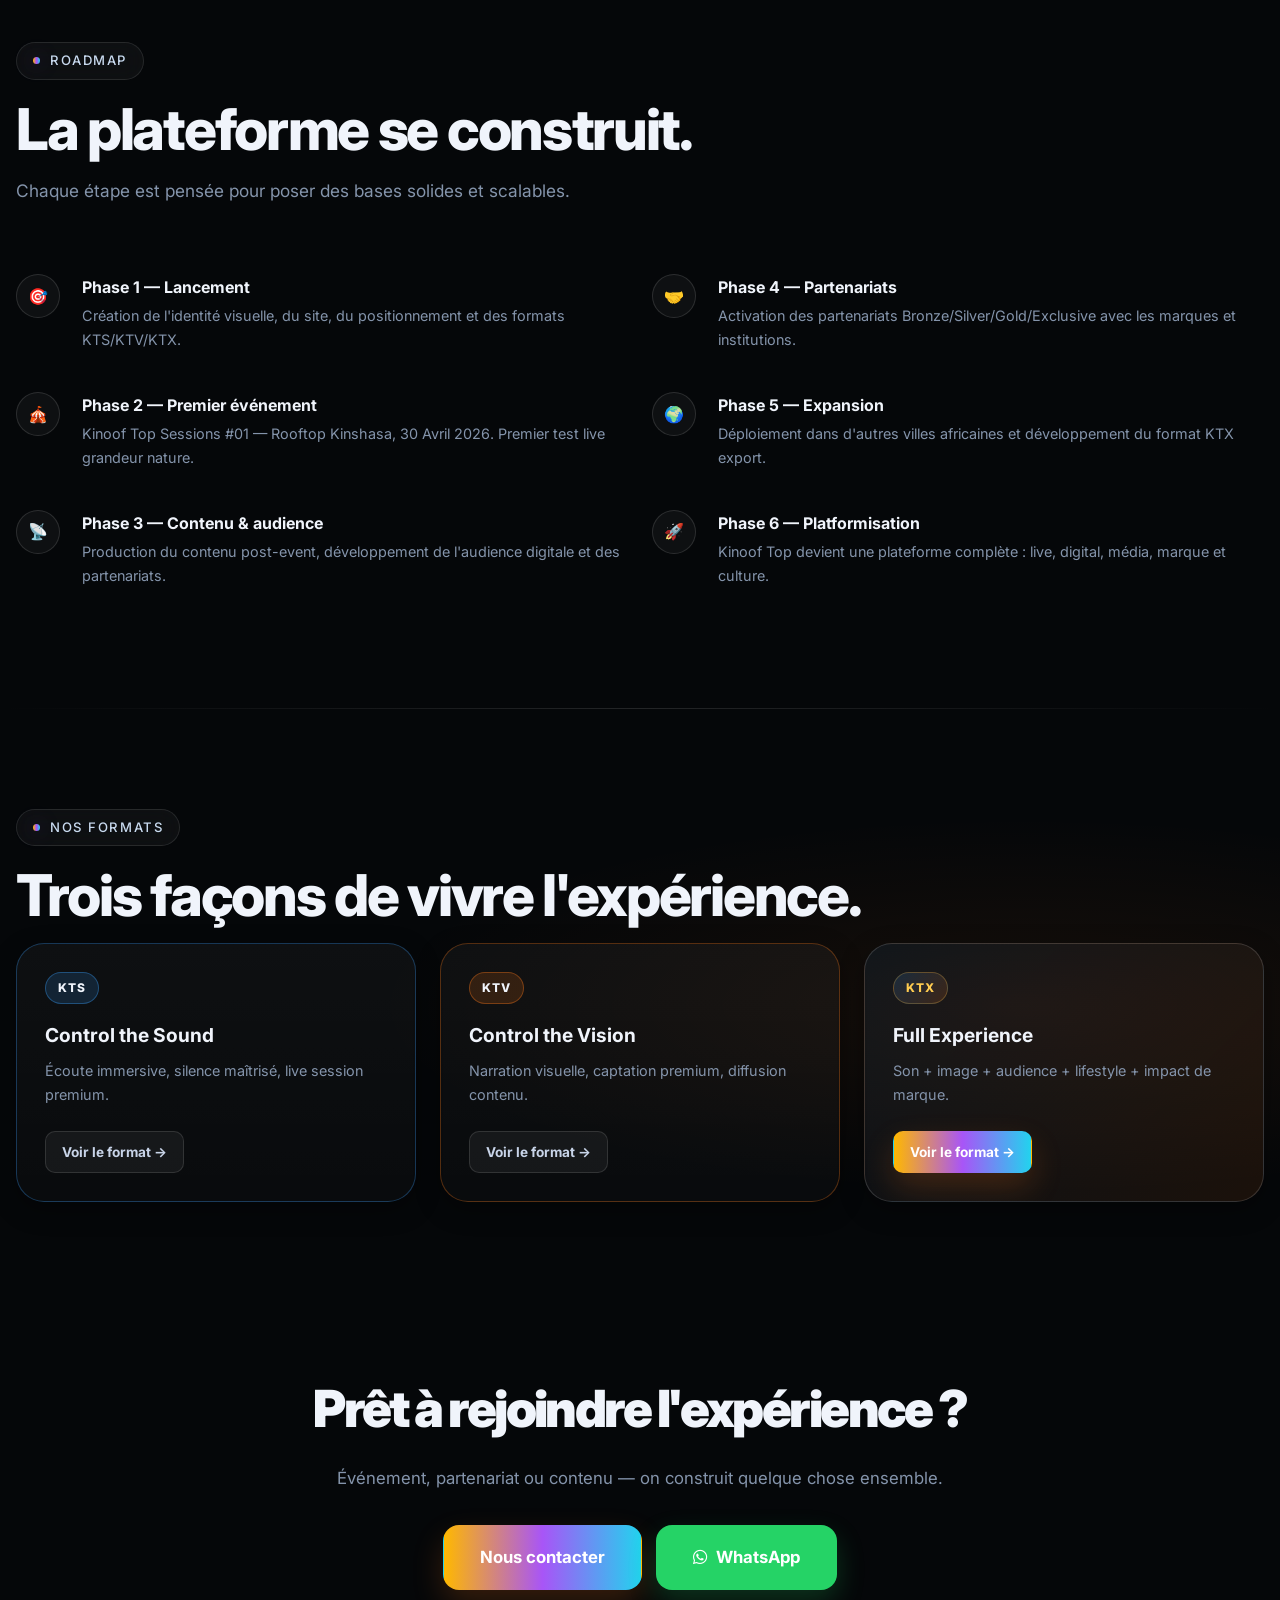
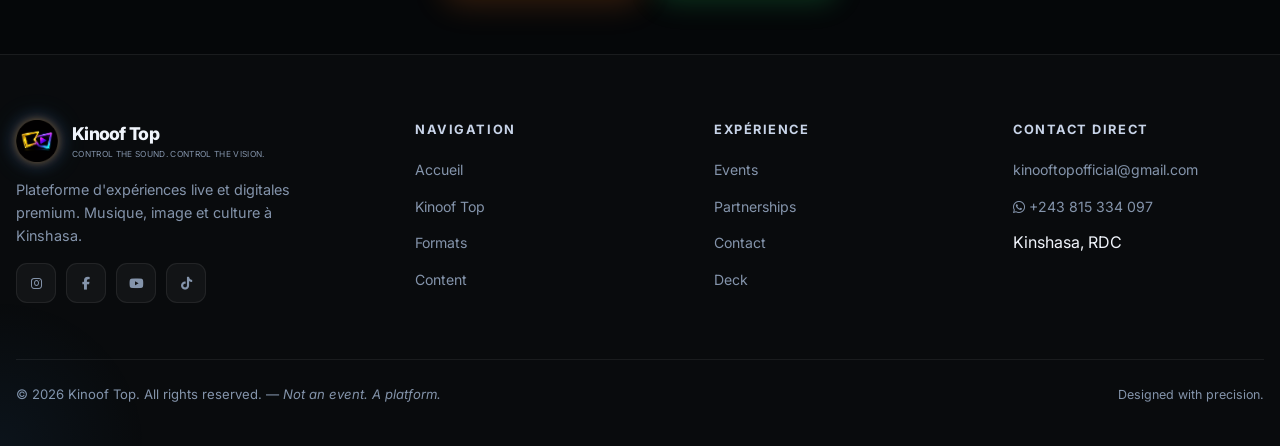
==== commit a247acc6: "Update about.html" ====
--- a/about.html
+++ b/about.html
@@ -26,7 +26,6 @@
   <link rel="stylesheet" href="css/style.css">
   <link rel="stylesheet" href="css/components.css">
 </head>
-<script src="js/main.js"></script>
 <body>
   
   <div class="page-transition"></div>
